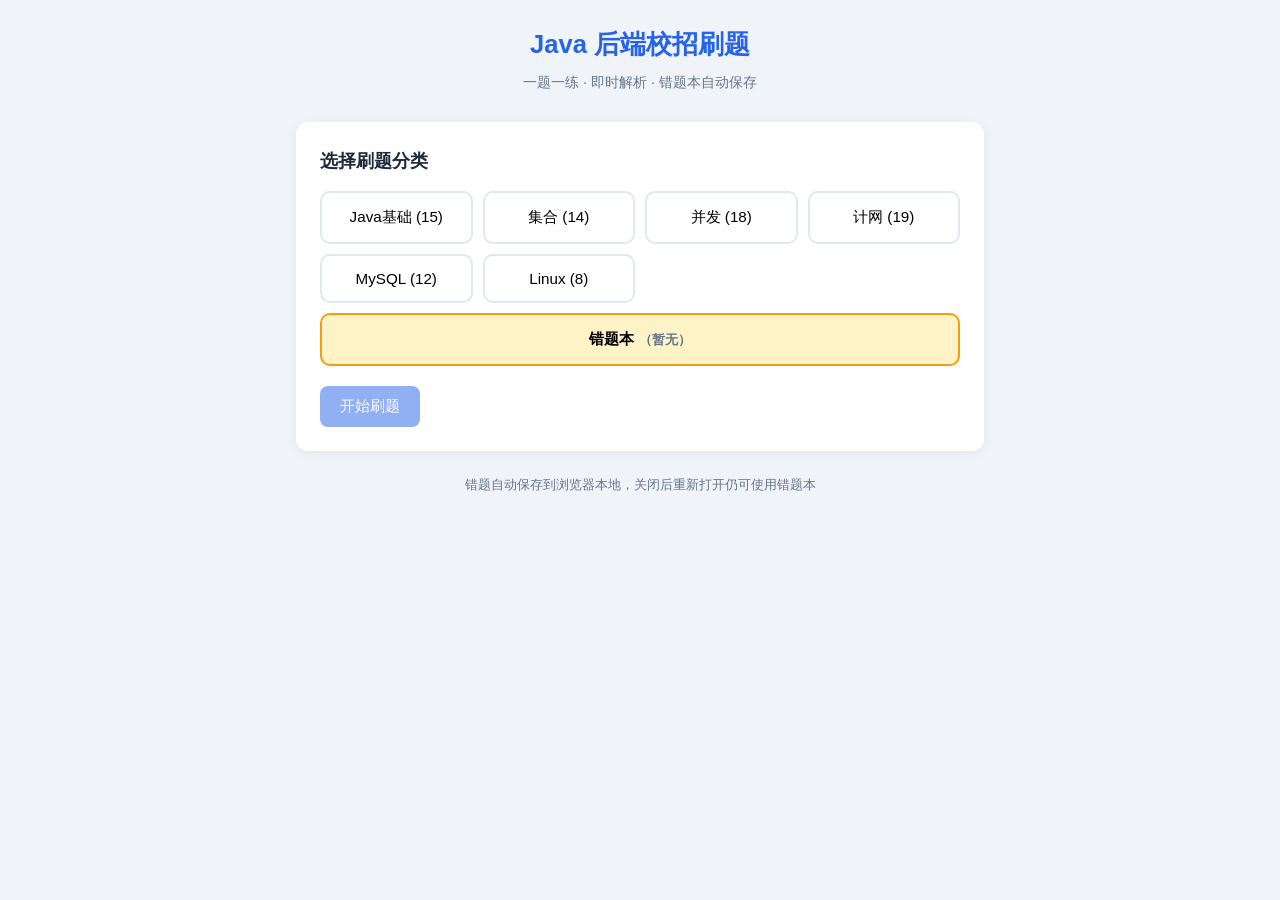
==== 后端题库/index.html @ c822c9c2 "Add local Java backend interview quiz app (后端题库) - 86 interview-style questions across 6 categories " ====
<!DOCTYPE html>
<html lang="zh-CN">
<head>
  <meta charset="UTF-8">
  <meta name="viewport" content="width=device-width, initial-scale=1.0">
  <title>Java 后端校招刷题</title>
  <style>
    :root {
      --bg: #f0f4f8;
      --card: #ffffff;
      --primary: #2563eb;
      --primary-dark: #1d4ed8;
      --success: #16a34a;
      --error: #dc2626;
      --text: #1e293b;
      --muted: #64748b;
      --border: #e2e8f0;
    }
    * { box-sizing: border-box; margin: 0; padding: 0; }
    body {
      font-family: "Microsoft YaHei", "PingFang SC", sans-serif;
      background: var(--bg);
      color: var(--text);
      min-height: 100vh;
      line-height: 1.6;
    }
    .container { max-width: 720px; margin: 0 auto; padding: 24px 16px 48px; }
    header { text-align: center; margin-bottom: 28px; }
    header h1 { font-size: 1.6rem; color: var(--primary); margin-bottom: 6px; }
    header p { color: var(--muted); font-size: 0.9rem; }
    .card {
      background: var(--card);
      border-radius: 12px;
      padding: 24px;
      box-shadow: 0 2px 12px rgba(0,0,0,0.06);
      margin-bottom: 16px;
    }
    .screen { display: none; }
    .screen.active { display: block; }
    h2 { font-size: 1.15rem; margin-bottom: 16px; }
    .categories {
      display: grid;
      grid-template-columns: repeat(auto-fill, minmax(140px, 1fr));
      gap: 10px;
    }
    .cat-btn, .action-btn {
      padding: 14px 12px;
      border: 2px solid var(--border);
      border-radius: 10px;
      background: #fff;
      cursor: pointer;
      font-size: 0.95rem;
      transition: all 0.15s;
      text-align: center;
    }
    .cat-btn:hover, .action-btn:hover { border-color: var(--primary); color: var(--primary); }
    .cat-btn.selected { background: var(--primary); color: #fff; border-color: var(--primary); }
    .wrong-book-btn {
      grid-column: 1 / -1;
      background: #fef3c7;
      border-color: #f59e0b;
      font-weight: 600;
    }
    .wrong-book-btn:hover { background: #fde68a; }
    .wrong-book-btn .count { font-size: 0.8rem; color: var(--muted); }
    .quiz-header {
      display: flex;
      justify-content: space-between;
      align-items: center;
      margin-bottom: 16px;
      flex-wrap: wrap;
      gap: 8px;
    }
    .badge {
      display: inline-block;
      padding: 4px 10px;
      border-radius: 20px;
      font-size: 0.8rem;
      background: #dbeafe;
      color: var(--primary);
    }
    .progress { color: var(--muted); font-size: 0.85rem; }
    .stem {
      font-size: 1.05rem;
      font-weight: 500;
      margin-bottom: 20px;
      white-space: pre-wrap;
    }
    .options { display: flex; flex-direction: column; gap: 10px; }
    .option {
      padding: 12px 16px;
      border: 2px solid var(--border);
      border-radius: 10px;
      cursor: pointer;
      transition: all 0.15s;
    }
    .option:hover:not(.disabled) { border-color: var(--primary); background: #eff6ff; }
    .option.selected { border-color: var(--primary); background: #dbeafe; }
    .option.correct { border-color: var(--success); background: #dcfce7; }
    .option.wrong { border-color: var(--error); background: #fee2e2; }
    .option.disabled { cursor: default; }
    .feedback {
      margin-top: 20px;
      padding: 16px;
      border-radius: 10px;
      display: none;
    }
    .feedback.show { display: block; }
    .feedback.correct-fb { background: #dcfce7; border-left: 4px solid var(--success); }
    .feedback.wrong-fb { background: #fee2e2; border-left: 4px solid var(--error); }
    .feedback h3 { margin-bottom: 8px; font-size: 1rem; }
    .feedback .explanation { color: #334155; font-size: 0.95rem; }
    .btn-row { display: flex; gap: 10px; margin-top: 20px; flex-wrap: wrap; }
    .btn {
      padding: 10px 20px;
      border: none;
      border-radius: 8px;
      cursor: pointer;
      font-size: 0.95rem;
      transition: background 0.15s;
    }
    .btn-primary { background: var(--primary); color: #fff; }
    .btn-primary:hover { background: var(--primary-dark); }
    .btn-secondary { background: #e2e8f0; color: var(--text); }
    .btn-secondary:hover { background: #cbd5e1; }
    .btn:disabled { opacity: 0.5; cursor: not-allowed; }
    .empty-msg { text-align: center; color: var(--muted); padding: 40px 20px; }
    .type-tag { font-size: 0.75rem; color: var(--muted); margin-left: 8px; }
    footer { text-align: center; color: var(--muted); font-size: 0.8rem; margin-top: 24px; }
  </style>
</head>
<body>
  <div class="container">
    <header>
      <h1>Java 后端校招刷题</h1>
      <p>一题一练 · 即时解析 · 错题本自动保存</p>
    </header>

    <!-- 首页：选分类 -->
    <div id="screen-home" class="screen active">
      <div class="card">
        <h2>选择刷题分类</h2>
        <div class="categories" id="category-list"></div>
        <div class="btn-row" style="margin-top:20px">
          <button class="btn btn-primary" id="start-btn" disabled>开始刷题</button>
        </div>
      </div>
    </div>

    <!-- 做题页 -->
    <div id="screen-quiz" class="screen">
      <div class="card">
        <div class="quiz-header">
          <span class="badge" id="quiz-category"></span>
          <span class="progress" id="quiz-progress"></span>
        </div>
        <div class="stem" id="quiz-stem"></div>
        <div class="options" id="quiz-options"></div>
        <div class="feedback" id="quiz-feedback">
          <h3 id="feedback-title"></h3>
          <div class="explanation" id="feedback-explanation"></div>
        </div>
        <div class="btn-row">
          <button class="btn btn-primary" id="submit-btn">提交答案</button>
          <button class="btn btn-primary" id="next-btn" style="display:none">下一题</button>
          <button class="btn btn-secondary" id="back-btn">返回首页</button>
        </div>
      </div>
    </div>

    <!-- 完成页 -->
    <div id="screen-done" class="screen">
      <div class="card">
        <div class="empty-msg">
          <h2 style="margin-bottom:12px">本轮刷题完成！</h2>
          <p id="done-summary"></p>
        </div>
        <div class="btn-row" style="justify-content:center">
          <button class="btn btn-primary" id="restart-btn">再来一轮</button>
          <button class="btn btn-secondary" id="home-btn">返回首页</button>
        </div>
      </div>
    </div>

    <footer>错题自动保存到浏览器本地，关闭后重新打开仍可使用错题本</footer>
  </div>

  <script id="embedded-questions" type="application/json">[{"id": "jb-001", "category": "Java基础", "type": "single", "stem": "关于 Java 中 == 和 equals()，下列说法正确的是？", "options": ["A. 对 String 类型，== 始终比较字符内容", "B. equals() 默认比较对象引用地址", "C. 重写 equals() 后必须重写 hashCode()", "D. 基本类型之间只能用 equals() 比较"], "answer": "C", "explanation": "Object.equals() 默认与 == 一样比较引用；重写 equals() 后应同步重写 hashCode()，否则在 HashMap 等集合中行为不一致。基本类型用 == 比较值。"}, {"id": "jb-002", "category": "Java基础", "type": "single", "stem": "下列哪个关键字不能用来修饰顶层类（非内部类）？", "options": ["A. public", "B. abstract", "C. static", "D. final"], "answer": "C", "explanation": "顶层类不能用 static 修饰；static 只能修饰内部类的定义。public/abstract/final 均可用于顶层类。"}, {"id": "jb-003", "category": "Java基础", "type": "single", "stem": "Java 中 int 与 Integer 自动装箱时，以下代码输出什么？\nint a = 128; Integer b = 128; System.out.println(a == b);", "options": ["A. true", "B. false", "C. 编译错误", "D. 运行时异常"], "answer": "A", "explanation": "int 与 Integer 比较时 Integer 自动拆箱为 int，比较的是数值，128 == 128 为 true。注意：两个 Integer 对象用 == 比较 128 时为 false（超出缓存池范围）。"}, {"id": "jb-004", "category": "Java基础", "type": "single", "stem": "关于 String、StringBuilder、StringBuffer，说法正确的是？", "options": ["A. String 可变，后两者不可变", "B. StringBuffer 线程安全，StringBuilder 非线程安全", "C. 三者均继承自 AbstractStringBuilder", "D. 拼接字符串时 String 性能最好"], "answer": "B", "explanation": "String 不可变；StringBuffer 方法带 synchronized 线程安全；StringBuilder 非线程安全但性能更好。String 不继承 AbstractStringBuilder。"}, {"id": "jb-005", "category": "Java基础", "type": "single", "stem": "接口（interface）在 Java 8 之后可以包含？", "options": ["A. 私有实例字段", "B. default 方法和 static 方法", "C. protected 构造方法", "D. 任意非 public 成员"], "answer": "B", "explanation": "Java 8 起接口可有 default 和 static 方法；Java 9 起可有 private 方法。接口字段默认 public static final，不能有实例字段或构造方法。"}, {"id": "jb-006", "category": "Java基础", "type": "single", "stem": "以下关于异常的说法，正确的是？", "options": ["A. Error 必须被 catch", "B. finally 块一定会执行，即使 try 中有 return", "C. 受检异常可以不处理直接编译通过", "D. throw 和 throws 可以互换使用"], "answer": "B", "explanation": "finally 在方法 return 前执行（除非 System.exit）。Error 一般不捕获。受检异常必须处理或声明 throws。throw 用于抛出，throws 用于声明。"}, {"id": "jb-007", "category": "Java基础", "type": "single", "stem": "抽象类与接口的主要区别，以下哪项最准确？", "options": ["A. 抽象类不能有构造方法", "B. 类可以实现多个抽象类", "C. 抽象类可以有成员变量和非抽象方法", "D. 接口中所有方法都是 abstract"], "answer": "C", "explanation": "抽象类可有构造方法、成员变量、具体方法；一个类只能继承一个类但可实现多个接口。Java 8+ 接口可有 default/static 方法，不全是 abstract。"}, {"id": "jb-008", "category": "Java基础", "type": "single", "stem": "以下代码输出什么？\nObject obj = \"hello\"; System.out.println(obj instanceof String);", "options": ["A. true", "B. false", "C. 编译错误", "D. null"], "answer": "A", "explanation": "obj 实际引用的是 String 对象，instanceof String 为 true。编译通过因为 String 是 Object 的子类。"}, {"id": "jb-009", "category": "Java基础", "type": "single", "stem": "关于 Java 泛型擦除，正确的是？", "options": ["A. 运行时仍保留 List<String> 的类型信息", "B. 不能创建泛型数组如 new T[10]", "C. 基本类型可以作为泛型参数如 List<int>", "D. 泛型擦除只影响方法返回值"], "answer": "B", "explanation": "泛型在编译后擦除为原始类型，运行时无类型参数信息。不能用基本类型作泛型参数。不能创建泛型数组。"}, {"id": "jb-010", "category": "Java基础", "type": "single", "stem": "static 关键字的作用，错误说法是？", "options": ["A. static 方法不能访问非 static 成员", "B. static 块在类加载时执行", "C. static 方法可以被重写（override）", "D. static 变量属于类而非实例"], "answer": "C", "explanation": "static 方法不能被 override，只能被隐藏（hide）。子类定义同名 static 方法是隐藏而非重写。"}, {"id": "jb-011", "category": "Java基础", "type": "single", "stem": "以下哪个集合类是线程安全的？", "options": ["A. ArrayList", "B. HashMap", "C. Vector", "D. LinkedList"], "answer": "C", "explanation": "Vector 方法带 synchronized 修饰，线程安全。ArrayList、HashMap、LinkedList 均非线程安全。"}, {"id": "jb-012", "category": "Java基础", "type": "multi", "stem": "以下哪些属于 Java 基本数据类型？（多选）", "options": ["A. int", "B. Integer", "C. boolean", "D. String"], "answer": ["A", "C"], "explanation": "Java 8 种基本类型：byte/short/int/long/float/double/char/boolean。Integer 和 String 是引用类型。"}, {"id": "jb-013", "category": "Java基础", "type": "single", "stem": "关于 Object 类，说法错误的是？", "options": ["A. 所有类都直接或间接继承 Object", "B. hashCode() 默认返回对象内存地址的哈希", "C. finalize() 在 Java 9 后被标记为 deprecated", "D. clone() 默认实现深拷贝"], "answer": "D", "explanation": "Object.clone() 默认是浅拷贝，只复制引用。hashCode 默认与地址相关（实现因 JVM 而异）。finalize 已废弃。"}, {"id": "jb-014", "category": "Java基础", "type": "single", "stem": "Java 中 break 和 continue 的区别？", "options": ["A. break 跳过本次循环，continue 结束循环", "B. break 结束整个循环，continue 跳过本次进入下一次", "C. 两者都只能用于 for 循环", "D. continue 可以带标签跳转到外层循环"], "answer": "B", "explanation": "break 终止循环；continue 跳过当前迭代。两者都可用于 for/while/do-while，且都支持标签形式。"}, {"id": "jb-015", "category": "Java基础", "type": "single", "stem": "以下关于 Java 反射（Reflection），说法正确的是？", "options": ["A. 反射只能在运行时获取 public 成员", "B. 反射可以突破 private 访问限制", "C. 反射对性能完全没有影响", "D. 反射不能创建对象实例"], "answer": "B", "explanation": "反射可通过 setAccessible(true) 访问 private 成员。反射有性能开销。可获取非 public 成员并创建实例。"}, {"id": "jh-001", "category": "集合", "type": "single", "stem": "ArrayList 和 LinkedList 的主要区别？", "options": ["A. ArrayList 基于数组，随机访问 O(1)；LinkedList 基于双向链表，头尾插入 O(1)", "B. LinkedList 比 ArrayList 占用内存更少", "C. ArrayList 是线程安全的", "D. LinkedList 不支持 Iterator"], "answer": "A", "explanation": "ArrayList 动态数组，随机访问快；LinkedList 双向链表，插入删除快但随机访问 O(n)。两者均非线程安全。"}, {"id": "jh-002", "category": "集合", "type": "single", "stem": "HashMap 在 JDK 1.8 中，当链表长度超过多少会转为红黑树？", "options": ["A. 4", "B. 8", "C. 16", "D. 32"], "answer": "B", "explanation": "JDK 1.8 HashMap 当链表长度 > 8 且数组长度 >= 64 时转为红黑树；当红黑树节点 < 6 时退化为链表。"}, {"id": "jh-003", "category": "集合", "type": "single", "stem": "HashMap 默认初始容量和负载因子分别是？", "options": ["A. 8, 0.5", "B. 16, 0.75", "C. 32, 0.75", "D. 16, 0.5"], "answer": "B", "explanation": "HashMap 默认 initialCapacity=16，loadFactor=0.75。超过 threshold（容量×负载因子）时扩容为 2 倍。"}, {"id": "jh-004", "category": "集合", "type": "single", "stem": "ConcurrentHashMap 在 JDK 1.8 中如何保证线程安全？", "options": ["A. 全局 synchronized", "B. 分段锁（Segment）", "C. CAS + synchronized 锁单个桶头节点", "D. 读写锁 ReentrantReadWriteLock"], "answer": "C", "explanation": "JDK 1.7 用 Segment 分段锁；JDK 1.8 改为 CAS 插入 + synchronized 锁住链表/红黑树头节点，粒度更细。"}, {"id": "jh-005", "category": "集合", "type": "single", "stem": "以下哪个 Map 实现保证插入顺序？", "options": ["A. HashMap", "B. TreeMap", "C. LinkedHashMap", "D. ConcurrentHashMap"], "answer": "C", "explanation": "LinkedHashMap 维护双向链表记录插入顺序（或访问顺序）。TreeMap 按 key 排序，HashMap 无序。"}, {"id": "jh-006", "category": "集合", "type": "single", "stem": "HashSet 的底层实现是？", "options": ["A. 数组", "B. 链表", "C. HashMap", "D. 红黑树"], "answer": "C", "explanation": "HashSet 底层是 HashMap，元素存为 key，value 是固定的 Object 占位符 PRESENT。"}, {"id": "jh-007", "category": "集合", "type": "single", "stem": "Iterator 的 fail-fast 机制是指？", "options": ["A. 遍历中修改集合会抛 ConcurrentModificationException", "B. 遍历速度尽可能快", "C. 多线程同时遍历会加锁", "D. 迭代器不能删除元素"], "answer": "A", "explanation": "ArrayList、HashMap 等 fail-fast 迭代器通过 modCount 检测结构性修改，会抛 ConcurrentModificationException。ConcurrentHashMap 是 fail-safe。"}, {"id": "jh-008", "category": "集合", "type": "single", "stem": "TreeMap 的排序依赖于？", "options": ["A. 插入顺序", "B. 哈希值", "C. Comparable 或 Comparator", "D. 元素加入的先后"], "answer": "C", "explanation": "TreeMap 基于红黑树，按 key 的自然顺序（Comparable）或构造时传入的 Comparator 排序。"}, {"id": "jh-009", "category": "集合", "type": "multi", "stem": "以下哪些集合类允许存储 null 元素？（多选）", "options": ["A. HashMap", "B. ConcurrentHashMap", "C. ArrayList", "D. TreeMap"], "answer": ["A", "C"], "explanation": "HashMap 允许一个 null key 和多个 null value；ArrayList 允许 null。ConcurrentHashMap 不允许 null；TreeMap 不允许 null key。"}, {"id": "jh-010", "category": "集合", "type": "single", "stem": "PriorityQueue 的底层数据结构是？", "options": ["A. 链表", "B. 数组实现的小顶堆", "C. 红黑树", "D. 哈希表"], "answer": "B", "explanation": "PriorityQueue 用数组实现的二叉堆（默认小顶堆），插入/删除 O(log n)，非线程安全。"}, {"id": "jh-011", "category": "集合", "type": "single", "stem": "Collections.synchronizedList() 包装后的 List 使用时需要注意？", "options": ["A. 完全不需要额外同步", "B. 迭代时仍需手动同步", "C. 性能与 ConcurrentHashMap 相同", "D. 不能再添加元素"], "answer": "B", "explanation": "synchronizedList 各方法单独同步，但迭代操作（含增强 for）仍需手动 synchronized(list) 包裹，否则可能 ConcurrentModificationException。"}, {"id": "jh-012", "category": "集合", "type": "single", "stem": "HashMap 的 key 为什么建议重写 equals 和 hashCode？", "options": ["A. 提高遍历速度", "B. 保证相同逻辑 key 定位到同一桶并正确比较", "C. 减少内存占用", "D. 满足 Serializable 要求"], "answer": "B", "explanation": "HashMap 先按 hashCode 定位桶，再用 equals 比较。不重写会导致逻辑相等的对象被当作不同 key。"}, {"id": "jh-013", "category": "集合", "type": "single", "stem": "CopyOnWriteArrayList 适用于什么场景？", "options": ["A. 写多读少", "B. 读多写少", "C. 读写均衡", "D. 大量随机删除"], "answer": "B", "explanation": "写时复制整个数组，写操作昂贵；读无锁，适合读多写少如监听器列表。"}, {"id": "jh-014", "category": "集合", "type": "single", "stem": "以下关于 Set 接口，说法正确的是？", "options": ["A. Set 可以包含重复元素", "B. Set 元素无序且唯一（具体实现可能有序）", "C. Set 一定按插入顺序排列", "D. Set 不能用 Iterator 遍历"], "answer": "B", "explanation": "Set 不允许重复元素。HashSet 无序，LinkedHashSet 保序，TreeSet 排序。均可迭代。"}, {"id": "bf-001", "category": "并发", "type": "single", "stem": "创建线程的方式，以下哪个是推荐做法（JDK 8+）？", "options": ["A. 直接 new Thread()", "B. 实现 Runnable 或 Callable 并提交给线程池", "C. 继承 Thread 类", "D. 使用 Object 的 wait/notify 创建"], "answer": "B", "explanation": "阿里规范等推荐用线程池管理线程，避免频繁创建销毁。实现 Runnable/Callable 解耦任务与线程。"}, {"id": "bf-002", "category": "并发", "type": "single", "stem": "synchronized 和 ReentrantLock 的主要区别？", "options": ["A. synchronized 可中断，Lock 不可", "B. Lock 支持公平锁、可中断、多条件队列", "C. synchronized 性能一定更差", "D. Lock 是 JVM 内置关键字"], "answer": "B", "explanation": "ReentrantLock 支持公平/非公平、lockInterruptibly、多个 Condition。synchronized 是 JVM 关键字，自动释放锁。"}, {"id": "bf-003", "category": "并发", "type": "single", "stem": "volatile 关键字能保证？", "options": ["A. 原子性", "B. 可见性和禁止指令重排序", "C. 互斥性", "D. 线程安全"], "answer": "B", "explanation": "volatile 保证可见性和有序性，不保证复合操作的原子性（如 i++）。需要原子性用 synchronized 或 Atomic 类。"}, {"id": "bf-004", "category": "并发", "type": "single", "stem": "ThreadLocal 的作用是？", "options": ["A. 让所有线程共享一个变量", "B. 为每个线程提供变量的独立副本", "C. 替代 synchronized", "D. 实现线程间通信"], "answer": "B", "explanation": "ThreadLocal 为每个线程维护独立副本，常用于数据库连接、用户上下文等。用完需 remove 避免内存泄漏（线程池场景）。"}, {"id": "bf-005", "category": "并发", "type": "single", "stem": "线程池 ThreadPoolExecutor 的核心参数不包括？", "options": ["A. corePoolSize", "B. maximumPoolSize", "C. keepAliveTime", "D. threadName"], "answer": "D", "explanation": "核心参数：corePoolSize、maximumPoolSize、keepAliveTime、workQueue、threadFactory、RejectedExecutionHandler。threadName 通过 ThreadFactory 设置。"}, {"id": "bf-006", "category": "并发", "type": "single", "stem": "线程池的拒绝策略 AbortPolicy 的行为是？", "options": ["A. 静默丢弃任务", "B. 由调用线程执行任务", "C. 抛出 RejectedExecutionException", "D. 丢弃队列最老任务"], "answer": "C", "explanation": "AbortPolicy 默认策略，抛异常。CallerRunsPolicy 调用者执行；DiscardPolicy 丢弃；DiscardOldestPolicy 丢弃最老。"}, {"id": "bf-007", "category": "并发", "type": "single", "stem": "AQS（AbstractQueuedSynchronizer）是什么？", "options": ["A. 一种垃圾回收器", "B. 构建锁和同步器的框架", "C. 线程池的实现类", "D. 网络 IO 模型"], "answer": "B", "explanation": "AQS 是 JUC 基础框架，ReentrantLock、Semaphore、CountDownLatch 等基于 AQS 实现，用 CLH 队列管理等待线程。"}, {"id": "bf-008", "category": "并发", "type": "single", "stem": "CountDownLatch 和 CyclicBarrier 的区别？", "options": ["A. 完全相同", "B. CountDownLatch 不可重用，CyclicBarrier 可循环使用", "C. CyclicBarrier 只能有一个线程等待", "D. CountDownLatch 用于互斥"], "answer": "B", "explanation": "CountDownLatch 计数递减到 0 后不可重置；CyclicBarrier 所有线程到达屏障后可重用，适合多轮同步。"}, {"id": "bf-009", "category": "并发", "type": "single", "stem": "以下哪个是原子类？", "options": ["A. AtomicInteger", "B. Integer", "C. volatile int", "D. synchronized int"], "answer": "A", "explanation": "java.util.concurrent.atomic 包提供 AtomicInteger、AtomicLong、AtomicReference 等，基于 CAS 实现原子操作。"}, {"id": "bf-010", "category": "并发", "type": "single", "stem": "死锁产生的必要条件不包括？", "options": ["A. 互斥", "B. 占有且等待", "C. 不可抢占", "D. 单线程执行"], "answer": "D", "explanation": "死锁四条件：互斥、占有且等待、不可抢占、循环等待。单线程不会产生死锁。"}, {"id": "bf-011", "category": "并发", "type": "multi", "stem": "以下哪些属于 JUC 包中的工具？（多选）", "options": ["A. Semaphore", "B. HashMap", "C. CompletableFuture", "D. ArrayList"], "answer": ["A", "C"], "explanation": "Semaphore 信号量、CompletableFuture 异步编排均在 java.util.concurrent。HashMap 和 ArrayList 在 java.util。"}, {"id": "bf-012", "category": "并发", "type": "single", "stem": "synchronized 锁升级过程（JDK 6+）大致顺序是？", "options": ["A. 重量级 → 轻量级 → 偏向锁", "B. 偏向锁 → 轻量级 → 重量级", "C. 只用重量级锁", "D. 只用 CAS"], "answer": "B", "explanation": "JDK 6 优化后锁升级：无竞争时偏向锁 → 有竞争升级轻量级（CAS）→ 竞争激烈升级重量级（操作系统 mutex）。"}, {"id": "bf-013", "category": "并发", "type": "single", "stem": "wait() 和 sleep() 的区别？", "options": ["A. wait 在 Object 上，sleep 在 Thread 上", "B. wait 不释放锁，sleep 释放锁", "C. 两者都需要在 synchronized 块中调用", "D. sleep 必须由 notify 唤醒"], "answer": "A", "explanation": "wait 是 Object 方法，需在 synchronized 中调用并释放锁；sleep 是 Thread 静态方法，不释放锁。"}, {"id": "bf-014", "category": "并发", "type": "single", "stem": "CompletableFuture 相比 Future 的主要优势？", "options": ["A. 只能同步获取结果", "B. 支持链式回调和组合多个异步任务", "C. 不能指定线程池", "D. 不能处理异常"], "answer": "B", "explanation": "CompletableFuture 支持 thenApply、thenCompose、allOf 等组合异步操作，可指定 Executor，提供 exceptionally 处理异常。"}, {"id": "bf-015", "category": "并发", "type": "single", "stem": "线程安全的单例写法中，双重检查锁（DCL）需要 volatile 修饰实例变量的原因是？", "options": ["A. 提高性能", "B. 防止指令重排导致其他线程拿到未初始化完成的对象", "C. 保证原子性", "D. 减少内存占用"], "answer": "B", "explanation": "new 对象非原子：分配内存→初始化→赋值引用。可能重排为先赋值再初始化，volatile 禁止重排。"}, {"id": "bf-016", "category": "并发", "type": "single", "stem": "ForkJoinPool 适用于？", "options": ["A. IO 密集型任务", "B. 可拆分的 CPU 密集型计算任务", "C. 单线程顺序任务", "D. 定时任务"], "answer": "B", "explanation": "ForkJoinPool 基于工作窃取算法，适合递归拆分的大计算任务（如大数组求和）。IO 密集更适合传统线程池。"}, {"id": "bf-017", "category": "并发", "type": "single", "stem": "Semaphore 的主要用途是？", "options": ["A. 互斥访问一个资源", "B. 控制同时访问某资源的线程数量", "C. 线程间传递数据", "D. 替代数据库事务"], "answer": "B", "explanation": "Semaphore 信号量控制并发许可数，如限流、连接池最大连接数。mutex 可用 permits=1 实现但 ReentrantLock 更常见。"}, {"id": "bf-018", "category": "并发", "type": "single", "stem": "happens-before 原则的作用是？", "options": ["A. 保证 JVM 启动顺序", "B. 定义内存可见性的保证规则", "C. 决定线程优先级", "D. 替代 synchronized"], "answer": "B", "explanation": "happens-before 是 JMM 核心规则，如锁释放 happens-before 后续加锁、volatile 写 happens-before 后续读，保证可见性。"}, {"id": "nw-001", "category": "计网", "type": "single", "stem": "OSI 七层模型中，HTTP 属于哪一层？", "options": ["A. 网络层", "B. 传输层", "C. 应用层", "D. 会话层"], "answer": "C", "explanation": "HTTP 是应用层协议。TCP/UDP 在传输层，IP 在网络层。"}, {"id": "nw-002", "category": "计网", "type": "single", "stem": "TCP 和 UDP 的主要区别？", "options": ["A. TCP 无连接，UDP 有连接", "B. TCP 可靠面向连接，UDP 不可靠无连接", "C. UDP 一定比 TCP 慢", "D. TCP 不能用于视频直播"], "answer": "B", "explanation": "TCP 三次握手、可靠传输、有序；UDP 无连接、不保证可靠，但开销小、延迟低，适合 DNS、直播等。"}, {"id": "nw-003", "category": "计网", "type": "single", "stem": "TCP 三次握手过程中，第二次握手服务器发送的标志位是？", "options": ["A. SYN", "B. ACK", "C. SYN+ACK", "D. FIN"], "answer": "C", "explanation": "第一次客户端 SYN；第二次服务器 SYN+ACK；第三次客户端 ACK。两次握手不能防止历史连接。"}, {"id": "nw-004", "category": "计网", "type": "single", "stem": "HTTP 状态码 404 表示？", "options": ["A. 服务器内部错误", "B. 请求成功", "C. 资源未找到", "D. 需要重定向"], "answer": "C", "explanation": "404 Not Found 资源不存在。200 成功，301/302 重定向，500 服务器错误。"}, {"id": "nw-005", "category": "计网", "type": "single", "stem": "HTTPS 相比 HTTP 主要增加了？", "options": ["A. 更快的传输速度", "B. SSL/TLS 加密", "C. 更少的握手次数", "D. UDP 传输"], "answer": "B", "explanation": "HTTPS = HTTP + TLS，加密传输防窃听篡改，需证书验证身份。握手更多，不是更快。"}, {"id": "nw-006", "category": "计网", "type": "single", "stem": "DNS 的主要作用是将？", "options": ["A. IP 转 MAC", "B. 域名解析为 IP 地址", "C. 端口号转进程号", "D. URL 转 HTML"], "answer": "B", "explanation": "DNS（Domain Name System）将域名解析为 IP，如 www.example.com → 93.184.216.34。"}, {"id": "nw-007", "category": "计网", "type": "single", "stem": "GET 和 POST 请求的主要区别（常见考点）？", "options": ["A. GET 一定有 body，POST 没有", "B. GET 参数通常在 URL，POST 可在 body；语义上 GET 幂等查询，POST 提交数据", "C. POST 比 GET 更快", "D. GET 比 POST 更安全"], "answer": "B", "explanation": "规范上 GET 幂等、可缓存，参数在 URL；POST 提交实体。实际 POST 也可带 URL 参数，GET 技术上可有 body 但不推荐。"}, {"id": "nw-008", "category": "计网", "type": "single", "stem": "Cookie 和 Session 的区别？", "options": ["A. Cookie 存服务器，Session 存浏览器", "B. Session 通常存服务器，Cookie 存客户端", "C. 两者完全相同", "D. Session 不能设置过期时间"], "answer": "B", "explanation": "Session 数据在服务器，通过 SessionId（常放 Cookie）关联客户端。Cookie 是客户端存储的小文本。"}, {"id": "nw-009", "category": "计网", "type": "single", "stem": "TCP 滑动窗口机制主要用于？", "options": ["A. 加密数据", "B. 流量控制", "C. 域名解析", "D. 路由选择"], "answer": "B", "explanation": "滑动窗口实现流量控制，限制发送方速率。拥塞控制用拥塞窗口等算法。"}, {"id": "nw-010", "category": "计网", "type": "single", "stem": "RESTful API 中，更新资源通常用哪个 HTTP 方法？", "options": ["A. GET", "B. POST", "C. PUT 或 PATCH", "D. DELETE"], "answer": "C", "explanation": "REST 惯例：GET 查询，POST 创建，PUT/PATCH 更新，DELETE 删除。PUT 全量更新，PATCH 部分更新。"}, {"id": "nw-011", "category": "计网", "type": "multi", "stem": "以下哪些属于应用层协议？（多选）", "options": ["A. HTTP", "B. TCP", "C. FTP", "D. IP"], "answer": ["A", "C"], "explanation": "HTTP、FTP、SMTP、DNS 都是应用层。TCP/UDP 传输层，IP 网络层。"}, {"id": "nw-012", "category": "计网", "type": "single", "stem": "WebSocket 与 HTTP 长轮询相比的主要优势？", "options": ["A. 只能单向通信", "B. 建立全双工持久连接，实时性更好", "C. 不需要握手", "D. 只能传文本"], "answer": "B", "explanation": "WebSocket 握手后保持连接，双向实时通信，适合聊天、推送。HTTP 长轮询仍是一次请求一次响应模式。"}, {"id": "nw-013", "category": "计网", "type": "single", "stem": "IP 地址 127.0.0.1 表示？", "options": ["A. 广播地址", "B. 本机回环地址", "C. 公网地址", "D. 默认网关"], "answer": "B", "explanation": "127.0.0.1 是本地回环（localhost），访问本机服务。0.0.0.0 表示所有网卡监听。"}, {"id": "nw-014", "category": "计网", "type": "single", "stem": "HTTP/1.1 默认的连接方式是？", "options": ["A. 短连接，每次请求新建 TCP", "B. 持久连接（Keep-Alive）", "C. 只用 UDP", "D. 无需 TCP"], "answer": "B", "explanation": "HTTP/1.1 默认持久连接，一个 TCP 可发多个请求。HTTP/1.0 默认短连接需 Connection: keep-alive 开启。"}, {"id": "nw-015", "category": "计网", "type": "single", "stem": "跨域（CORS）问题产生的原因是？", "options": ["A. 服务器宕机", "B. 浏览器同源策略限制不同源的前端请求", "C. DNS 解析失败", "D. TCP 连接超时"], "answer": "B", "explanation": "浏览器同源策略：协议、域名、端口任一不同即为跨域。需服务端 CORS 头或代理解决。"}, {"id": "nw-016", "category": "计网", "type": "single", "stem": "负载均衡中，轮询（Round Robin）策略是指？", "options": ["A. 随机选一台服务器", "B. 依次将请求分配给每台服务器", "C. 选连接数最少的", "D. 选响应最快的"], "answer": "B", "explanation": "轮询按顺序分配。其他策略：加权轮询、最少连接、IP 哈希、一致性哈希等。"}, {"id": "nw-017", "category": "计网", "type": "single", "stem": "JWT（JSON Web Token）常用于？", "options": ["A. 数据库索引", "B. 无状态身份认证", "C. TCP 拥塞控制", "D. 文件压缩"], "answer": "B", "explanation": "JWT 将用户信息签名编码在 token 中，服务端无状态验证，常用于前后端分离认证。注意防 XSS 窃取和过期刷新。"}, {"id": "nw-018", "category": "计网", "type": "single", "stem": "ping 命令使用哪种协议？", "options": ["A. TCP", "B. UDP", "C. ICMP", "D. HTTP"], "answer": "C", "explanation": "ping 使用 ICMP Echo Request/Reply 检测网络连通性和延迟。"}, {"id": "nw-019", "category": "计网", "type": "single", "stem": "反向代理（如 Nginx）的主要作用不包括？", "options": ["A. 负载均衡", "B. 隐藏后端真实服务器", "C. 直接替代 MySQL 存储", "D. SSL 终结"], "answer": "C", "explanation": "Nginx 反向代理做负载均衡、隐藏后端、HTTPS 卸载、静态资源等，不替代数据库存储。"}, {"id": "db-001", "category": "MySQL", "type": "single", "stem": "InnoDB 和 MyISAM 的主要区别？", "options": ["A. MyISAM 支持事务", "B. InnoDB 支持事务和外键，行级锁", "C. InnoDB 不支持索引", "D. 两者完全相同"], "answer": "B", "explanation": "InnoDB 支持事务（ACID）、外键、行级锁、崩溃恢复，MySQL 5.5+ 默认引擎。MyISAM 表级锁、不支持事务。"}, {"id": "db-002", "category": "MySQL", "type": "single", "stem": "MySQL 索引中，B+ 树相比 B 树的优势是？", "options": ["A. 非叶子节点也存数据", "B. 叶子节点形成有序链表，范围查询更高效", "C. 树更高", "D. 不支持等值查询"], "answer": "B", "explanation": "B+ 树数据只在叶子节点，叶子间链表连接，范围扫描友好。InnoDB 聚簇索引叶子存整行数据。"}, {"id": "db-003", "category": "MySQL", "type": "single", "stem": "以下哪种情况可能导致索引失效？", "options": ["A. 对索引列使用函数如 WHERE YEAR(create_time)=2024", "B. 使用主键查询", "C. 覆盖索引查询", "D. 最左前缀匹配"], "answer": "A", "explanation": "对索引列运算/函数、隐式类型转换、like '%abc' 前缀模糊、违反最左前缀等可能导致索引失效，需 EXPLAIN 分析。"}, {"id": "db-004", "category": "MySQL", "type": "single", "stem": "事务的 ACID 中，I（Isolation）指？", "options": ["A. 原子性", "B. 一致性", "C. 隔离性", "D. 持久性"], "answer": "C", "explanation": "A 原子性、C 一致性、I 隔离性、D 持久性。隔离性通过锁和 MVCC 控制并发事务相互影响。"}, {"id": "db-005", "category": "MySQL", "type": "single", "stem": "MySQL 默认隔离级别是？", "options": ["A. READ UNCOMMITTED", "B. READ COMMITTED", "C. REPEATABLE READ", "D. SERIALIZABLE"], "answer": "C", "explanation": "MySQL InnoDB 默认 REPEATABLE READ（可重复读），通过 MVCC + 间隙锁减少幻读。"}, {"id": "db-006", "category": "MySQL", "type": "single", "stem": "聚簇索引和非聚簇索引的区别？", "options": ["A. 聚簇索引叶子存整行数据，一张表只有一个", "B. 聚簇索引可以有多个", "C. 非聚簇索引不占用空间", "D. 没有区别"], "answer": "A", "explanation": "InnoDB 主键是聚簇索引，叶子节点存完整行。二级索引叶子存主键值，需回表查询。"}, {"id": "db-007", "category": "MySQL", "type": "single", "stem": "慢查询优化的第一步通常是？", "options": ["A. 直接加内存", "B. EXPLAIN 分析执行计划", "C. 删除所有索引", "D. 换数据库"], "answer": "B", "explanation": "用 EXPLAIN 看 type、key、rows、Extra 等，定位全表扫描、索引失效原因，再针对性加索引或改 SQL。"}, {"id": "db-008", "category": "MySQL", "type": "multi", "stem": "以下哪些属于 SQL 聚合函数？（多选）", "options": ["A. COUNT()", "B. SUM()", "C. WHERE", "D. AVG()"], "answer": ["A", "B", "D"], "explanation": "COUNT、SUM、AVG、MAX、MIN 是聚合函数。WHERE 是条件过滤，常与 GROUP BY 配合 HAVING 过滤分组。"}, {"id": "db-009", "category": "MySQL", "type": "single", "stem": "redo log 和 binlog 的区别？", "options": ["A. redo log 用于崩溃恢复，binlog 用于主从复制和归档", "B. 两者完全相同", "C. binlog 是 InnoDB 物理日志", "D. redo log 只在 MyISAM 中使用"], "answer": "A", "explanation": "redo log InnoDB 引擎层物理日志，保证持久性；binlog Server 层逻辑日志，用于复制和点对点恢复。两阶段提交保证一致。"}, {"id": "db-010", "category": "MySQL", "type": "single", "stem": "LEFT JOIN 和 INNER JOIN 的区别？", "options": ["A. LEFT JOIN 返回左表全部记录，右表无匹配则为 NULL", "B. INNER JOIN 返回左表全部", "C. 没有区别", "D. LEFT JOIN 更快"], "answer": "A", "explanation": "INNER JOIN 只返回两表匹配行；LEFT JOIN 保留左表所有行。RIGHT JOIN 保留右表。"}, {"id": "db-011", "category": "MySQL", "type": "single", "stem": "数据库范式中，第三范式（3NF）要求？", "options": ["A. 属性不可再分", "B. 消除非主属性对主键的部分依赖", "C. 消除非主属性对主键的传递依赖", "D. 不需要主键"], "answer": "C", "explanation": "1NF 原子性；2NF 消除部分依赖；3NF 消除传递依赖。实际设计常适度反范式化换性能。"}, {"id": "db-012", "category": "MySQL", "type": "single", "stem": "分页查询 LIMIT 100000, 10 变慢的主要原因是？", "options": ["A. 网络带宽不够", "B. 需要扫描并丢弃前 100000 行", "C. 索引太多", "D. 事务隔离级别太高"], "answer": "B", "explanation": "大 offset 需扫描大量行再丢弃。优化：延迟关联、记录上次最大 id、搜索引擎等。"}, {"id": "lx-001", "category": "Linux", "type": "single", "stem": "查看当前目录下文件列表（含隐藏文件）的命令是？", "options": ["A. ls", "B. ls -a", "C. ls -l", "D. pwd"], "answer": "B", "explanation": "ls -a 显示所有含隐藏文件（. 开头）；ls -l 长格式；pwd 显示当前路径。"}, {"id": "lx-002", "category": "Linux", "type": "single", "stem": "查找包含某字符串的文件内容，常用命令是？", "options": ["A. find", "B. grep", "C. chmod", "D. kill"], "answer": "B", "explanation": "grep 搜索文本内容。find 按文件名/属性查找。如 grep -r \"error\" /var/log。"}, {"id": "lx-003", "category": "Linux", "type": "single", "stem": "修改文件权限为 rwxr-xr-x（755），命令是？", "options": ["A. chmod 755 file", "B. chown 755 file", "C. chmod 644 file", "D. chgrp 755 file"], "answer": "A", "explanation": "chmod 改权限，755 = rwxr-xr-x。chown 改所有者，chgrp 改组。"}, {"id": "lx-004", "category": "Linux", "type": "single", "stem": "查看某端口是否被占用，可用？", "options": ["A. netstat -tlnp 或 ss -tlnp", "B. ls -a", "C. mkdir", "D. top"], "answer": "A", "explanation": "netstat/ss 查看端口监听和进程。如 ss -tlnp | grep 8080。top 看 CPU/内存。"}, {"id": "lx-005", "category": "Linux", "type": "single", "stem": "后台运行 Java 程序并输出日志到文件，常见写法是？", "options": ["A. java -jar app.jar", "B. nohup java -jar app.jar > app.log 2>&1 &", "C. kill java", "D. chmod java"], "answer": "B", "explanation": "nohup 忽略挂断信号，& 后台运行，> 重定向标准输出，2>&1 将错误也重定向到同一文件。"}, {"id": "lx-006", "category": "Linux", "type": "single", "stem": "vim 中保存并退出是？", "options": ["A. :q", "B. :wq", "C. :q!", "D. Esc"], "answer": "B", "explanation": ":wq 保存退出；:q 未修改时退出；:q! 强制不保存退出。先按 Esc 到命令模式。"}, {"id": "lx-007", "category": "Linux", "type": "multi", "stem": "以下哪些是进程管理相关命令？（多选）", "options": ["A. ps", "B. kill", "C. cat", "D. top"], "answer": ["A", "B", "D"], "explanation": "ps 查看进程，kill 发送信号终止，top 动态监控。cat 查看文件内容。"}, {"id": "lx-008", "category": "Linux", "type": "single", "stem": "软链接（symbolic link）与硬链接的区别？", "options": ["A. 软链接可以跨文件系统，硬链接一般不能跨分区", "B. 硬链接是快捷方式，软链接不是", "C. 删除原文件后软链接仍有效", "D. 没有区别"], "answer": "A", "explanation": "软链接类似快捷方式，存路径，可跨文件系统，原文件删则失效。硬链接同一 inode，不能跨分区，原文件删链接仍有效。"}]</script>
  <script>
(function () {
  "use strict";

  const STORAGE_KEY = "java-quiz-wrong-ids";
  const CATEGORIES = ["Java基础", "集合", "并发", "计网", "MySQL", "Linux"];

  const ALL_QUESTIONS = JSON.parse(
    document.getElementById("embedded-questions").textContent
  );

  let mode = "category";
  let selectedCategory = null;
  let queue = [];
  let currentIndex = 0;
  let selectedAnswers = [];
  let answered = false;
  let sessionCorrect = 0;
  let sessionWrong = 0;

  function getWrongIds() {
    try {
      const raw = localStorage.getItem(STORAGE_KEY);
      return raw ? JSON.parse(raw) : [];
    } catch (e) {
      return [];
    }
  }

  function saveWrongId(id) {
    const ids = getWrongIds();
    if (!ids.includes(id)) {
      ids.push(id);
      localStorage.setItem(STORAGE_KEY, JSON.stringify(ids));
    }
    updateWrongCount();
  }

  function removeWrongId(id) {
    const ids = getWrongIds().filter(function (x) { return x !== id; });
    localStorage.setItem(STORAGE_KEY, JSON.stringify(ids));
    updateWrongCount();
  }

  function updateWrongCount() {
    const count = getWrongIds().length;
    const el = document.getElementById("wrong-count");
    if (el) el.textContent = count > 0 ? "（" + count + " 题）" : "（暂无）";
  }

  function shuffle(arr) {
    const a = arr.slice();
    for (let i = a.length - 1; i > 0; i--) {
      const j = Math.floor(Math.random() * (i + 1));
      const t = a[i]; a[i] = a[j]; a[j] = t;
    }
    return a;
  }

  function showScreen(id) {
    document.querySelectorAll(".screen").forEach(function (s) {
      s.classList.remove("active");
    });
    document.getElementById(id).classList.add("active");
  }

  function buildHome() {
    const list = document.getElementById("category-list");
    list.innerHTML = "";

    CATEGORIES.forEach(function (cat) {
      const count = ALL_QUESTIONS.filter(function (q) { return q.category === cat; }).length;
      const btn = document.createElement("button");
      btn.className = "cat-btn";
      btn.textContent = cat + " (" + count + ")";
      btn.dataset.category = cat;
      btn.addEventListener("click", function () {
        document.querySelectorAll(".cat-btn").forEach(function (b) {
          b.classList.remove("selected");
        });
        btn.classList.add("selected");
        selectedCategory = cat;
        mode = "category";
        document.getElementById("start-btn").disabled = false;
      });
      list.appendChild(btn);
    });

    const wrongBtn = document.createElement("button");
    wrongBtn.className = "cat-btn wrong-book-btn";
    wrongBtn.innerHTML = "错题本 <span class=\"count\" id=\"wrong-count\"></span>";
    wrongBtn.addEventListener("click", function () {
      document.querySelectorAll(".cat-btn").forEach(function (b) {
        b.classList.remove("selected");
      });
      wrongBtn.classList.add("selected");
      selectedCategory = null;
      mode = "wrong";
      document.getElementById("start-btn").disabled = getWrongIds().length === 0;
    });
    list.appendChild(wrongBtn);
    updateWrongCount();
  }

  function startQuiz() {
    if (mode === "wrong") {
      const ids = getWrongIds();
      queue = shuffle(ALL_QUESTIONS.filter(function (q) { return ids.includes(q.id); }));
      if (queue.length === 0) {
        alert("错题本为空，先做几道题吧！");
        return;
      }
    } else {
      queue = shuffle(ALL_QUESTIONS.filter(function (q) { return q.category === selectedCategory; }));
    }
    currentIndex = 0;
    sessionCorrect = 0;
    sessionWrong = 0;
    showScreen("screen-quiz");
    renderQuestion();
  }

  function renderQuestion() {
    answered = false;
    selectedAnswers = [];
    const q = queue[currentIndex];
    const isMulti = q.type === "multi";

    document.getElementById("quiz-category").textContent =
      mode === "wrong" ? "错题本 · " + q.category : q.category;
    document.getElementById("quiz-progress").textContent =
      (currentIndex + 1) + " / " + queue.length;
    document.getElementById("quiz-stem").innerHTML =
      escapeHtml(q.stem) + (isMulti ? '<span class="type-tag">（多选）</span>' : "");

    const optsEl = document.getElementById("quiz-options");
    optsEl.innerHTML = "";
    q.options.forEach(function (opt) {
      const letter = opt.charAt(0);
      const div = document.createElement("div");
      div.className = "option";
      div.textContent = opt;
      div.dataset.letter = letter;
      div.addEventListener("click", function () {
        if (answered) return;
        if (isMulti) {
          toggleMulti(letter, div);
        } else {
          document.querySelectorAll(".option").forEach(function (o) {
            o.classList.remove("selected");
          });
          div.classList.add("selected");
          selectedAnswers = [letter];
        }
      });
      optsEl.appendChild(div);
    });

    const fb = document.getElementById("quiz-feedback");
    fb.className = "feedback";
    document.getElementById("submit-btn").style.display = "";
    document.getElementById("submit-btn").disabled = false;
    document.getElementById("next-btn").style.display = "none";
  }

  function toggleMulti(letter, div) {
    const idx = selectedAnswers.indexOf(letter);
    if (idx >= 0) {
      selectedAnswers.splice(idx, 1);
      div.classList.remove("selected");
    } else {
      selectedAnswers.push(letter);
      div.classList.add("selected");
    }
  }

  function normalizeAnswer(ans) {
    if (Array.isArray(ans)) return ans.slice().sort().join(",");
    return ans;
  }

  function submitAnswer() {
    if (answered) return;
    if (selectedAnswers.length === 0) {
      alert("请先选择答案");
      return;
    }

    answered = true;
    const q = queue[currentIndex];
    const userAns = normalizeAnswer(
      q.type === "multi" ? selectedAnswers.slice().sort() : selectedAnswers[0]
    );
    const correctAns = normalizeAnswer(q.answer);
    const isCorrect = userAns === correctAns;

    if (isCorrect) {
      sessionCorrect++;
      if (mode === "wrong") removeWrongId(q.id);
    } else {
      sessionWrong++;
      saveWrongId(q.id);
    }

    const correctLetters = Array.isArray(q.answer) ? q.answer : [q.answer];
    document.querySelectorAll(".option").forEach(function (o) {
      o.classList.add("disabled");
      const letter = o.dataset.letter;
      if (correctLetters.indexOf(letter) >= 0) o.classList.add("correct");
      else if (selectedAnswers.indexOf(letter) >= 0) o.classList.add("wrong");
    });

    const fb = document.getElementById("quiz-feedback");
    fb.className = "feedback show " + (isCorrect ? "correct-fb" : "wrong-fb");
    document.getElementById("feedback-title").textContent = isCorrect ? "回答正确！" : "回答错误";
    document.getElementById("feedback-explanation").textContent = "解析：" + q.explanation;

    document.getElementById("submit-btn").style.display = "none";
    document.getElementById("next-btn").style.display = "";
  }

  function nextQuestion() {
    currentIndex++;
    if (currentIndex >= queue.length) {
      document.getElementById("done-summary").textContent =
        "共 " + queue.length + " 题，正确 " + sessionCorrect + " 题，错误 " + sessionWrong + " 题。";
      showScreen("screen-done");
    } else {
      renderQuestion();
    }
  }

  function escapeHtml(str) {
    return str
      .replace(/&/g, "&amp;")
      .replace(/</g, "&lt;")
      .replace(/>/g, "&gt;")
      .replace(/"/g, "&quot;");
  }

  document.getElementById("start-btn").addEventListener("click", startQuiz);
  document.getElementById("submit-btn").addEventListener("click", submitAnswer);
  document.getElementById("next-btn").addEventListener("click", nextQuestion);
  document.getElementById("back-btn").addEventListener("click", function () {
    showScreen("screen-home");
    buildHome();
  });
  document.getElementById("restart-btn").addEventListener("click", startQuiz);
  document.getElementById("home-btn").addEventListener("click", function () {
    showScreen("screen-home");
    buildHome();
  });

  buildHome();
})();
  </script>
</body>
</html>
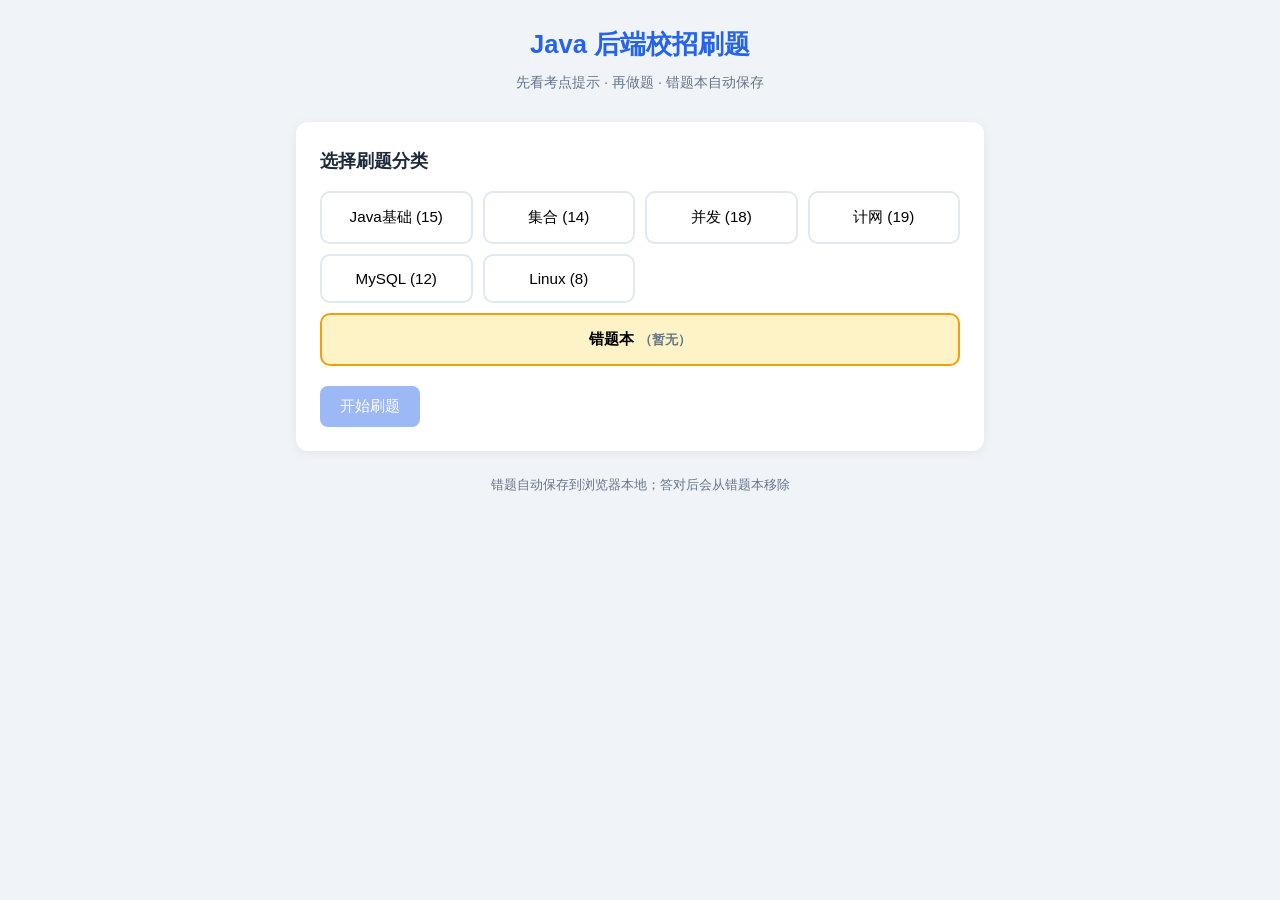
==== commit 2e78a505: "Add beginner concept hints and prev/next navigation - Each of 86 questions gets a concept field (考点提" ====
--- a/后端题库/index.html
+++ b/后端题库/index.html
@@ -15,6 +15,8 @@
       --text: #1e293b;
       --muted: #64748b;
       --border: #e2e8f0;
+      --concept-bg: #fffbeb;
+      --concept-border: #f59e0b;
     }
     * { box-sizing: border-box; margin: 0; padding: 0; }
     body {
@@ -43,7 +45,7 @@
       grid-template-columns: repeat(auto-fill, minmax(140px, 1fr));
       gap: 10px;
     }
-    .cat-btn, .action-btn {
+    .cat-btn {
       padding: 14px 12px;
       border: 2px solid var(--border);
       border-radius: 10px;
@@ -53,7 +55,7 @@
       transition: all 0.15s;
       text-align: center;
     }
-    .cat-btn:hover, .action-btn:hover { border-color: var(--primary); color: var(--primary); }
+    .cat-btn:hover { border-color: var(--primary); color: var(--primary); }
     .cat-btn.selected { background: var(--primary); color: #fff; border-color: var(--primary); }
     .wrong-book-btn {
       grid-column: 1 / -1;
@@ -67,7 +69,7 @@
       display: flex;
       justify-content: space-between;
       align-items: center;
-      margin-bottom: 16px;
+      margin-bottom: 12px;
       flex-wrap: wrap;
       gap: 8px;
     }
@@ -79,7 +81,22 @@
       background: #dbeafe;
       color: var(--primary);
     }
-    .progress { color: var(--muted); font-size: 0.85rem; }
+    .progress { color: var(--muted); font-size: 0.9rem; font-weight: 500; }
+    .concept-box {
+      background: var(--concept-bg);
+      border-left: 4px solid var(--concept-border);
+      border-radius: 8px;
+      padding: 14px 16px;
+      margin-bottom: 18px;
+      font-size: 0.92rem;
+      color: #78350f;
+    }
+    .concept-box h3 {
+      font-size: 0.85rem;
+      color: #b45309;
+      margin-bottom: 6px;
+      font-weight: 600;
+    }
     .stem {
       font-size: 1.05rem;
       font-weight: 500;
@@ -110,7 +127,14 @@
     .feedback.wrong-fb { background: #fee2e2; border-left: 4px solid var(--error); }
     .feedback h3 { margin-bottom: 8px; font-size: 1rem; }
     .feedback .explanation { color: #334155; font-size: 0.95rem; }
-    .btn-row { display: flex; gap: 10px; margin-top: 20px; flex-wrap: wrap; }
+    .removed-note {
+      margin-top: 10px;
+      font-size: 0.88rem;
+      color: var(--success);
+      font-weight: 500;
+    }
+    .btn-row { display: flex; gap: 10px; margin-top: 20px; flex-wrap: wrap; align-items: center; }
+    .nav-row { display: flex; gap: 10px; margin-top: 16px; flex-wrap: wrap; }
     .btn {
       padding: 10px 20px;
       border: none;
@@ -120,10 +144,10 @@
       transition: background 0.15s;
     }
     .btn-primary { background: var(--primary); color: #fff; }
-    .btn-primary:hover { background: var(--primary-dark); }
+    .btn-primary:hover:not(:disabled) { background: var(--primary-dark); }
     .btn-secondary { background: #e2e8f0; color: var(--text); }
-    .btn-secondary:hover { background: #cbd5e1; }
-    .btn:disabled { opacity: 0.5; cursor: not-allowed; }
+    .btn-secondary:hover:not(:disabled) { background: #cbd5e1; }
+    .btn:disabled { opacity: 0.45; cursor: not-allowed; }
     .empty-msg { text-align: center; color: var(--muted); padding: 40px 20px; }
     .type-tag { font-size: 0.75rem; color: var(--muted); margin-left: 8px; }
     footer { text-align: center; color: var(--muted); font-size: 0.8rem; margin-top: 24px; }
@@ -133,10 +157,9 @@
   <div class="container">
     <header>
       <h1>Java 后端校招刷题</h1>
-      <p>一题一练 · 即时解析 · 错题本自动保存</p>
+      <p>先看考点提示 · 再做题 · 错题本自动保存</p>
     </header>
 
-    <!-- 首页：选分类 -->
     <div id="screen-home" class="screen active">
       <div class="card">
         <h2>选择刷题分类</h2>
@@ -147,28 +170,34 @@
       </div>
     </div>
 
-    <!-- 做题页 -->
     <div id="screen-quiz" class="screen">
       <div class="card">
         <div class="quiz-header">
           <span class="badge" id="quiz-category"></span>
           <span class="progress" id="quiz-progress"></span>
         </div>
+        <div class="concept-box" id="quiz-concept">
+          <h3>📖 考点提示（先看再答）</h3>
+          <div id="concept-text"></div>
+        </div>
         <div class="stem" id="quiz-stem"></div>
         <div class="options" id="quiz-options"></div>
         <div class="feedback" id="quiz-feedback">
           <h3 id="feedback-title"></h3>
           <div class="explanation" id="feedback-explanation"></div>
+          <div class="removed-note" id="removed-note" style="display:none">✓ 已从错题本移除</div>
         </div>
         <div class="btn-row">
           <button class="btn btn-primary" id="submit-btn">提交答案</button>
-          <button class="btn btn-primary" id="next-btn" style="display:none">下一题</button>
           <button class="btn btn-secondary" id="back-btn">返回首页</button>
+        </div>
+        <div class="nav-row">
+          <button class="btn btn-secondary" id="prev-btn">← 上一题</button>
+          <button class="btn btn-secondary" id="next-nav-btn">下一题 →</button>
         </div>
       </div>
     </div>
 
-    <!-- 完成页 -->
     <div id="screen-done" class="screen">
       <div class="card">
         <div class="empty-msg">
@@ -182,10 +211,10 @@
       </div>
     </div>
 
-    <footer>错题自动保存到浏览器本地，关闭后重新打开仍可使用错题本</footer>
+    <footer>错题自动保存到浏览器本地；答对后会从错题本移除</footer>
   </div>
 
-  <script id="embedded-questions" type="application/json">[{"id": "jb-001", "category": "Java基础", "type": "single", "stem": "关于 Java 中 == 和 equals()，下列说法正确的是？", "options": ["A. 对 String 类型，== 始终比较字符内容", "B. equals() 默认比较对象引用地址", "C. 重写 equals() 后必须重写 hashCode()", "D. 基本类型之间只能用 equals() 比较"], "answer": "C", "explanation": "Object.equals() 默认与 == 一样比较引用；重写 equals() 后应同步重写 hashCode()，否则在 HashMap 等集合中行为不一致。基本类型用 == 比较值。"}, {"id": "jb-002", "category": "Java基础", "type": "single", "stem": "下列哪个关键字不能用来修饰顶层类（非内部类）？", "options": ["A. public", "B. abstract", "C. static", "D. final"], "answer": "C", "explanation": "顶层类不能用 static 修饰；static 只能修饰内部类的定义。public/abstract/final 均可用于顶层类。"}, {"id": "jb-003", "category": "Java基础", "type": "single", "stem": "Java 中 int 与 Integer 自动装箱时，以下代码输出什么？\nint a = 128; Integer b = 128; System.out.println(a == b);", "options": ["A. true", "B. false", "C. 编译错误", "D. 运行时异常"], "answer": "A", "explanation": "int 与 Integer 比较时 Integer 自动拆箱为 int，比较的是数值，128 == 128 为 true。注意：两个 Integer 对象用 == 比较 128 时为 false（超出缓存池范围）。"}, {"id": "jb-004", "category": "Java基础", "type": "single", "stem": "关于 String、StringBuilder、StringBuffer，说法正确的是？", "options": ["A. String 可变，后两者不可变", "B. StringBuffer 线程安全，StringBuilder 非线程安全", "C. 三者均继承自 AbstractStringBuilder", "D. 拼接字符串时 String 性能最好"], "answer": "B", "explanation": "String 不可变；StringBuffer 方法带 synchronized 线程安全；StringBuilder 非线程安全但性能更好。String 不继承 AbstractStringBuilder。"}, {"id": "jb-005", "category": "Java基础", "type": "single", "stem": "接口（interface）在 Java 8 之后可以包含？", "options": ["A. 私有实例字段", "B. default 方法和 static 方法", "C. protected 构造方法", "D. 任意非 public 成员"], "answer": "B", "explanation": "Java 8 起接口可有 default 和 static 方法；Java 9 起可有 private 方法。接口字段默认 public static final，不能有实例字段或构造方法。"}, {"id": "jb-006", "category": "Java基础", "type": "single", "stem": "以下关于异常的说法，正确的是？", "options": ["A. Error 必须被 catch", "B. finally 块一定会执行，即使 try 中有 return", "C. 受检异常可以不处理直接编译通过", "D. throw 和 throws 可以互换使用"], "answer": "B", "explanation": "finally 在方法 return 前执行（除非 System.exit）。Error 一般不捕获。受检异常必须处理或声明 throws。throw 用于抛出，throws 用于声明。"}, {"id": "jb-007", "category": "Java基础", "type": "single", "stem": "抽象类与接口的主要区别，以下哪项最准确？", "options": ["A. 抽象类不能有构造方法", "B. 类可以实现多个抽象类", "C. 抽象类可以有成员变量和非抽象方法", "D. 接口中所有方法都是 abstract"], "answer": "C", "explanation": "抽象类可有构造方法、成员变量、具体方法；一个类只能继承一个类但可实现多个接口。Java 8+ 接口可有 default/static 方法，不全是 abstract。"}, {"id": "jb-008", "category": "Java基础", "type": "single", "stem": "以下代码输出什么？\nObject obj = \"hello\"; System.out.println(obj instanceof String);", "options": ["A. true", "B. false", "C. 编译错误", "D. null"], "answer": "A", "explanation": "obj 实际引用的是 String 对象，instanceof String 为 true。编译通过因为 String 是 Object 的子类。"}, {"id": "jb-009", "category": "Java基础", "type": "single", "stem": "关于 Java 泛型擦除，正确的是？", "options": ["A. 运行时仍保留 List<String> 的类型信息", "B. 不能创建泛型数组如 new T[10]", "C. 基本类型可以作为泛型参数如 List<int>", "D. 泛型擦除只影响方法返回值"], "answer": "B", "explanation": "泛型在编译后擦除为原始类型，运行时无类型参数信息。不能用基本类型作泛型参数。不能创建泛型数组。"}, {"id": "jb-010", "category": "Java基础", "type": "single", "stem": "static 关键字的作用，错误说法是？", "options": ["A. static 方法不能访问非 static 成员", "B. static 块在类加载时执行", "C. static 方法可以被重写（override）", "D. static 变量属于类而非实例"], "answer": "C", "explanation": "static 方法不能被 override，只能被隐藏（hide）。子类定义同名 static 方法是隐藏而非重写。"}, {"id": "jb-011", "category": "Java基础", "type": "single", "stem": "以下哪个集合类是线程安全的？", "options": ["A. ArrayList", "B. HashMap", "C. Vector", "D. LinkedList"], "answer": "C", "explanation": "Vector 方法带 synchronized 修饰，线程安全。ArrayList、HashMap、LinkedList 均非线程安全。"}, {"id": "jb-012", "category": "Java基础", "type": "multi", "stem": "以下哪些属于 Java 基本数据类型？（多选）", "options": ["A. int", "B. Integer", "C. boolean", "D. String"], "answer": ["A", "C"], "explanation": "Java 8 种基本类型：byte/short/int/long/float/double/char/boolean。Integer 和 String 是引用类型。"}, {"id": "jb-013", "category": "Java基础", "type": "single", "stem": "关于 Object 类，说法错误的是？", "options": ["A. 所有类都直接或间接继承 Object", "B. hashCode() 默认返回对象内存地址的哈希", "C. finalize() 在 Java 9 后被标记为 deprecated", "D. clone() 默认实现深拷贝"], "answer": "D", "explanation": "Object.clone() 默认是浅拷贝，只复制引用。hashCode 默认与地址相关（实现因 JVM 而异）。finalize 已废弃。"}, {"id": "jb-014", "category": "Java基础", "type": "single", "stem": "Java 中 break 和 continue 的区别？", "options": ["A. break 跳过本次循环，continue 结束循环", "B. break 结束整个循环，continue 跳过本次进入下一次", "C. 两者都只能用于 for 循环", "D. continue 可以带标签跳转到外层循环"], "answer": "B", "explanation": "break 终止循环；continue 跳过当前迭代。两者都可用于 for/while/do-while，且都支持标签形式。"}, {"id": "jb-015", "category": "Java基础", "type": "single", "stem": "以下关于 Java 反射（Reflection），说法正确的是？", "options": ["A. 反射只能在运行时获取 public 成员", "B. 反射可以突破 private 访问限制", "C. 反射对性能完全没有影响", "D. 反射不能创建对象实例"], "answer": "B", "explanation": "反射可通过 setAccessible(true) 访问 private 成员。反射有性能开销。可获取非 public 成员并创建实例。"}, {"id": "jh-001", "category": "集合", "type": "single", "stem": "ArrayList 和 LinkedList 的主要区别？", "options": ["A. ArrayList 基于数组，随机访问 O(1)；LinkedList 基于双向链表，头尾插入 O(1)", "B. LinkedList 比 ArrayList 占用内存更少", "C. ArrayList 是线程安全的", "D. LinkedList 不支持 Iterator"], "answer": "A", "explanation": "ArrayList 动态数组，随机访问快；LinkedList 双向链表，插入删除快但随机访问 O(n)。两者均非线程安全。"}, {"id": "jh-002", "category": "集合", "type": "single", "stem": "HashMap 在 JDK 1.8 中，当链表长度超过多少会转为红黑树？", "options": ["A. 4", "B. 8", "C. 16", "D. 32"], "answer": "B", "explanation": "JDK 1.8 HashMap 当链表长度 > 8 且数组长度 >= 64 时转为红黑树；当红黑树节点 < 6 时退化为链表。"}, {"id": "jh-003", "category": "集合", "type": "single", "stem": "HashMap 默认初始容量和负载因子分别是？", "options": ["A. 8, 0.5", "B. 16, 0.75", "C. 32, 0.75", "D. 16, 0.5"], "answer": "B", "explanation": "HashMap 默认 initialCapacity=16，loadFactor=0.75。超过 threshold（容量×负载因子）时扩容为 2 倍。"}, {"id": "jh-004", "category": "集合", "type": "single", "stem": "ConcurrentHashMap 在 JDK 1.8 中如何保证线程安全？", "options": ["A. 全局 synchronized", "B. 分段锁（Segment）", "C. CAS + synchronized 锁单个桶头节点", "D. 读写锁 ReentrantReadWriteLock"], "answer": "C", "explanation": "JDK 1.7 用 Segment 分段锁；JDK 1.8 改为 CAS 插入 + synchronized 锁住链表/红黑树头节点，粒度更细。"}, {"id": "jh-005", "category": "集合", "type": "single", "stem": "以下哪个 Map 实现保证插入顺序？", "options": ["A. HashMap", "B. TreeMap", "C. LinkedHashMap", "D. ConcurrentHashMap"], "answer": "C", "explanation": "LinkedHashMap 维护双向链表记录插入顺序（或访问顺序）。TreeMap 按 key 排序，HashMap 无序。"}, {"id": "jh-006", "category": "集合", "type": "single", "stem": "HashSet 的底层实现是？", "options": ["A. 数组", "B. 链表", "C. HashMap", "D. 红黑树"], "answer": "C", "explanation": "HashSet 底层是 HashMap，元素存为 key，value 是固定的 Object 占位符 PRESENT。"}, {"id": "jh-007", "category": "集合", "type": "single", "stem": "Iterator 的 fail-fast 机制是指？", "options": ["A. 遍历中修改集合会抛 ConcurrentModificationException", "B. 遍历速度尽可能快", "C. 多线程同时遍历会加锁", "D. 迭代器不能删除元素"], "answer": "A", "explanation": "ArrayList、HashMap 等 fail-fast 迭代器通过 modCount 检测结构性修改，会抛 ConcurrentModificationException。ConcurrentHashMap 是 fail-safe。"}, {"id": "jh-008", "category": "集合", "type": "single", "stem": "TreeMap 的排序依赖于？", "options": ["A. 插入顺序", "B. 哈希值", "C. Comparable 或 Comparator", "D. 元素加入的先后"], "answer": "C", "explanation": "TreeMap 基于红黑树，按 key 的自然顺序（Comparable）或构造时传入的 Comparator 排序。"}, {"id": "jh-009", "category": "集合", "type": "multi", "stem": "以下哪些集合类允许存储 null 元素？（多选）", "options": ["A. HashMap", "B. ConcurrentHashMap", "C. ArrayList", "D. TreeMap"], "answer": ["A", "C"], "explanation": "HashMap 允许一个 null key 和多个 null value；ArrayList 允许 null。ConcurrentHashMap 不允许 null；TreeMap 不允许 null key。"}, {"id": "jh-010", "category": "集合", "type": "single", "stem": "PriorityQueue 的底层数据结构是？", "options": ["A. 链表", "B. 数组实现的小顶堆", "C. 红黑树", "D. 哈希表"], "answer": "B", "explanation": "PriorityQueue 用数组实现的二叉堆（默认小顶堆），插入/删除 O(log n)，非线程安全。"}, {"id": "jh-011", "category": "集合", "type": "single", "stem": "Collections.synchronizedList() 包装后的 List 使用时需要注意？", "options": ["A. 完全不需要额外同步", "B. 迭代时仍需手动同步", "C. 性能与 ConcurrentHashMap 相同", "D. 不能再添加元素"], "answer": "B", "explanation": "synchronizedList 各方法单独同步，但迭代操作（含增强 for）仍需手动 synchronized(list) 包裹，否则可能 ConcurrentModificationException。"}, {"id": "jh-012", "category": "集合", "type": "single", "stem": "HashMap 的 key 为什么建议重写 equals 和 hashCode？", "options": ["A. 提高遍历速度", "B. 保证相同逻辑 key 定位到同一桶并正确比较", "C. 减少内存占用", "D. 满足 Serializable 要求"], "answer": "B", "explanation": "HashMap 先按 hashCode 定位桶，再用 equals 比较。不重写会导致逻辑相等的对象被当作不同 key。"}, {"id": "jh-013", "category": "集合", "type": "single", "stem": "CopyOnWriteArrayList 适用于什么场景？", "options": ["A. 写多读少", "B. 读多写少", "C. 读写均衡", "D. 大量随机删除"], "answer": "B", "explanation": "写时复制整个数组，写操作昂贵；读无锁，适合读多写少如监听器列表。"}, {"id": "jh-014", "category": "集合", "type": "single", "stem": "以下关于 Set 接口，说法正确的是？", "options": ["A. Set 可以包含重复元素", "B. Set 元素无序且唯一（具体实现可能有序）", "C. Set 一定按插入顺序排列", "D. Set 不能用 Iterator 遍历"], "answer": "B", "explanation": "Set 不允许重复元素。HashSet 无序，LinkedHashSet 保序，TreeSet 排序。均可迭代。"}, {"id": "bf-001", "category": "并发", "type": "single", "stem": "创建线程的方式，以下哪个是推荐做法（JDK 8+）？", "options": ["A. 直接 new Thread()", "B. 实现 Runnable 或 Callable 并提交给线程池", "C. 继承 Thread 类", "D. 使用 Object 的 wait/notify 创建"], "answer": "B", "explanation": "阿里规范等推荐用线程池管理线程，避免频繁创建销毁。实现 Runnable/Callable 解耦任务与线程。"}, {"id": "bf-002", "category": "并发", "type": "single", "stem": "synchronized 和 ReentrantLock 的主要区别？", "options": ["A. synchronized 可中断，Lock 不可", "B. Lock 支持公平锁、可中断、多条件队列", "C. synchronized 性能一定更差", "D. Lock 是 JVM 内置关键字"], "answer": "B", "explanation": "ReentrantLock 支持公平/非公平、lockInterruptibly、多个 Condition。synchronized 是 JVM 关键字，自动释放锁。"}, {"id": "bf-003", "category": "并发", "type": "single", "stem": "volatile 关键字能保证？", "options": ["A. 原子性", "B. 可见性和禁止指令重排序", "C. 互斥性", "D. 线程安全"], "answer": "B", "explanation": "volatile 保证可见性和有序性，不保证复合操作的原子性（如 i++）。需要原子性用 synchronized 或 Atomic 类。"}, {"id": "bf-004", "category": "并发", "type": "single", "stem": "ThreadLocal 的作用是？", "options": ["A. 让所有线程共享一个变量", "B. 为每个线程提供变量的独立副本", "C. 替代 synchronized", "D. 实现线程间通信"], "answer": "B", "explanation": "ThreadLocal 为每个线程维护独立副本，常用于数据库连接、用户上下文等。用完需 remove 避免内存泄漏（线程池场景）。"}, {"id": "bf-005", "category": "并发", "type": "single", "stem": "线程池 ThreadPoolExecutor 的核心参数不包括？", "options": ["A. corePoolSize", "B. maximumPoolSize", "C. keepAliveTime", "D. threadName"], "answer": "D", "explanation": "核心参数：corePoolSize、maximumPoolSize、keepAliveTime、workQueue、threadFactory、RejectedExecutionHandler。threadName 通过 ThreadFactory 设置。"}, {"id": "bf-006", "category": "并发", "type": "single", "stem": "线程池的拒绝策略 AbortPolicy 的行为是？", "options": ["A. 静默丢弃任务", "B. 由调用线程执行任务", "C. 抛出 RejectedExecutionException", "D. 丢弃队列最老任务"], "answer": "C", "explanation": "AbortPolicy 默认策略，抛异常。CallerRunsPolicy 调用者执行；DiscardPolicy 丢弃；DiscardOldestPolicy 丢弃最老。"}, {"id": "bf-007", "category": "并发", "type": "single", "stem": "AQS（AbstractQueuedSynchronizer）是什么？", "options": ["A. 一种垃圾回收器", "B. 构建锁和同步器的框架", "C. 线程池的实现类", "D. 网络 IO 模型"], "answer": "B", "explanation": "AQS 是 JUC 基础框架，ReentrantLock、Semaphore、CountDownLatch 等基于 AQS 实现，用 CLH 队列管理等待线程。"}, {"id": "bf-008", "category": "并发", "type": "single", "stem": "CountDownLatch 和 CyclicBarrier 的区别？", "options": ["A. 完全相同", "B. CountDownLatch 不可重用，CyclicBarrier 可循环使用", "C. CyclicBarrier 只能有一个线程等待", "D. CountDownLatch 用于互斥"], "answer": "B", "explanation": "CountDownLatch 计数递减到 0 后不可重置；CyclicBarrier 所有线程到达屏障后可重用，适合多轮同步。"}, {"id": "bf-009", "category": "并发", "type": "single", "stem": "以下哪个是原子类？", "options": ["A. AtomicInteger", "B. Integer", "C. volatile int", "D. synchronized int"], "answer": "A", "explanation": "java.util.concurrent.atomic 包提供 AtomicInteger、AtomicLong、AtomicReference 等，基于 CAS 实现原子操作。"}, {"id": "bf-010", "category": "并发", "type": "single", "stem": "死锁产生的必要条件不包括？", "options": ["A. 互斥", "B. 占有且等待", "C. 不可抢占", "D. 单线程执行"], "answer": "D", "explanation": "死锁四条件：互斥、占有且等待、不可抢占、循环等待。单线程不会产生死锁。"}, {"id": "bf-011", "category": "并发", "type": "multi", "stem": "以下哪些属于 JUC 包中的工具？（多选）", "options": ["A. Semaphore", "B. HashMap", "C. CompletableFuture", "D. ArrayList"], "answer": ["A", "C"], "explanation": "Semaphore 信号量、CompletableFuture 异步编排均在 java.util.concurrent。HashMap 和 ArrayList 在 java.util。"}, {"id": "bf-012", "category": "并发", "type": "single", "stem": "synchronized 锁升级过程（JDK 6+）大致顺序是？", "options": ["A. 重量级 → 轻量级 → 偏向锁", "B. 偏向锁 → 轻量级 → 重量级", "C. 只用重量级锁", "D. 只用 CAS"], "answer": "B", "explanation": "JDK 6 优化后锁升级：无竞争时偏向锁 → 有竞争升级轻量级（CAS）→ 竞争激烈升级重量级（操作系统 mutex）。"}, {"id": "bf-013", "category": "并发", "type": "single", "stem": "wait() 和 sleep() 的区别？", "options": ["A. wait 在 Object 上，sleep 在 Thread 上", "B. wait 不释放锁，sleep 释放锁", "C. 两者都需要在 synchronized 块中调用", "D. sleep 必须由 notify 唤醒"], "answer": "A", "explanation": "wait 是 Object 方法，需在 synchronized 中调用并释放锁；sleep 是 Thread 静态方法，不释放锁。"}, {"id": "bf-014", "category": "并发", "type": "single", "stem": "CompletableFuture 相比 Future 的主要优势？", "options": ["A. 只能同步获取结果", "B. 支持链式回调和组合多个异步任务", "C. 不能指定线程池", "D. 不能处理异常"], "answer": "B", "explanation": "CompletableFuture 支持 thenApply、thenCompose、allOf 等组合异步操作，可指定 Executor，提供 exceptionally 处理异常。"}, {"id": "bf-015", "category": "并发", "type": "single", "stem": "线程安全的单例写法中，双重检查锁（DCL）需要 volatile 修饰实例变量的原因是？", "options": ["A. 提高性能", "B. 防止指令重排导致其他线程拿到未初始化完成的对象", "C. 保证原子性", "D. 减少内存占用"], "answer": "B", "explanation": "new 对象非原子：分配内存→初始化→赋值引用。可能重排为先赋值再初始化，volatile 禁止重排。"}, {"id": "bf-016", "category": "并发", "type": "single", "stem": "ForkJoinPool 适用于？", "options": ["A. IO 密集型任务", "B. 可拆分的 CPU 密集型计算任务", "C. 单线程顺序任务", "D. 定时任务"], "answer": "B", "explanation": "ForkJoinPool 基于工作窃取算法，适合递归拆分的大计算任务（如大数组求和）。IO 密集更适合传统线程池。"}, {"id": "bf-017", "category": "并发", "type": "single", "stem": "Semaphore 的主要用途是？", "options": ["A. 互斥访问一个资源", "B. 控制同时访问某资源的线程数量", "C. 线程间传递数据", "D. 替代数据库事务"], "answer": "B", "explanation": "Semaphore 信号量控制并发许可数，如限流、连接池最大连接数。mutex 可用 permits=1 实现但 ReentrantLock 更常见。"}, {"id": "bf-018", "category": "并发", "type": "single", "stem": "happens-before 原则的作用是？", "options": ["A. 保证 JVM 启动顺序", "B. 定义内存可见性的保证规则", "C. 决定线程优先级", "D. 替代 synchronized"], "answer": "B", "explanation": "happens-before 是 JMM 核心规则，如锁释放 happens-before 后续加锁、volatile 写 happens-before 后续读，保证可见性。"}, {"id": "nw-001", "category": "计网", "type": "single", "stem": "OSI 七层模型中，HTTP 属于哪一层？", "options": ["A. 网络层", "B. 传输层", "C. 应用层", "D. 会话层"], "answer": "C", "explanation": "HTTP 是应用层协议。TCP/UDP 在传输层，IP 在网络层。"}, {"id": "nw-002", "category": "计网", "type": "single", "stem": "TCP 和 UDP 的主要区别？", "options": ["A. TCP 无连接，UDP 有连接", "B. TCP 可靠面向连接，UDP 不可靠无连接", "C. UDP 一定比 TCP 慢", "D. TCP 不能用于视频直播"], "answer": "B", "explanation": "TCP 三次握手、可靠传输、有序；UDP 无连接、不保证可靠，但开销小、延迟低，适合 DNS、直播等。"}, {"id": "nw-003", "category": "计网", "type": "single", "stem": "TCP 三次握手过程中，第二次握手服务器发送的标志位是？", "options": ["A. SYN", "B. ACK", "C. SYN+ACK", "D. FIN"], "answer": "C", "explanation": "第一次客户端 SYN；第二次服务器 SYN+ACK；第三次客户端 ACK。两次握手不能防止历史连接。"}, {"id": "nw-004", "category": "计网", "type": "single", "stem": "HTTP 状态码 404 表示？", "options": ["A. 服务器内部错误", "B. 请求成功", "C. 资源未找到", "D. 需要重定向"], "answer": "C", "explanation": "404 Not Found 资源不存在。200 成功，301/302 重定向，500 服务器错误。"}, {"id": "nw-005", "category": "计网", "type": "single", "stem": "HTTPS 相比 HTTP 主要增加了？", "options": ["A. 更快的传输速度", "B. SSL/TLS 加密", "C. 更少的握手次数", "D. UDP 传输"], "answer": "B", "explanation": "HTTPS = HTTP + TLS，加密传输防窃听篡改，需证书验证身份。握手更多，不是更快。"}, {"id": "nw-006", "category": "计网", "type": "single", "stem": "DNS 的主要作用是将？", "options": ["A. IP 转 MAC", "B. 域名解析为 IP 地址", "C. 端口号转进程号", "D. URL 转 HTML"], "answer": "B", "explanation": "DNS（Domain Name System）将域名解析为 IP，如 www.example.com → 93.184.216.34。"}, {"id": "nw-007", "category": "计网", "type": "single", "stem": "GET 和 POST 请求的主要区别（常见考点）？", "options": ["A. GET 一定有 body，POST 没有", "B. GET 参数通常在 URL，POST 可在 body；语义上 GET 幂等查询，POST 提交数据", "C. POST 比 GET 更快", "D. GET 比 POST 更安全"], "answer": "B", "explanation": "规范上 GET 幂等、可缓存，参数在 URL；POST 提交实体。实际 POST 也可带 URL 参数，GET 技术上可有 body 但不推荐。"}, {"id": "nw-008", "category": "计网", "type": "single", "stem": "Cookie 和 Session 的区别？", "options": ["A. Cookie 存服务器，Session 存浏览器", "B. Session 通常存服务器，Cookie 存客户端", "C. 两者完全相同", "D. Session 不能设置过期时间"], "answer": "B", "explanation": "Session 数据在服务器，通过 SessionId（常放 Cookie）关联客户端。Cookie 是客户端存储的小文本。"}, {"id": "nw-009", "category": "计网", "type": "single", "stem": "TCP 滑动窗口机制主要用于？", "options": ["A. 加密数据", "B. 流量控制", "C. 域名解析", "D. 路由选择"], "answer": "B", "explanation": "滑动窗口实现流量控制，限制发送方速率。拥塞控制用拥塞窗口等算法。"}, {"id": "nw-010", "category": "计网", "type": "single", "stem": "RESTful API 中，更新资源通常用哪个 HTTP 方法？", "options": ["A. GET", "B. POST", "C. PUT 或 PATCH", "D. DELETE"], "answer": "C", "explanation": "REST 惯例：GET 查询，POST 创建，PUT/PATCH 更新，DELETE 删除。PUT 全量更新，PATCH 部分更新。"}, {"id": "nw-011", "category": "计网", "type": "multi", "stem": "以下哪些属于应用层协议？（多选）", "options": ["A. HTTP", "B. TCP", "C. FTP", "D. IP"], "answer": ["A", "C"], "explanation": "HTTP、FTP、SMTP、DNS 都是应用层。TCP/UDP 传输层，IP 网络层。"}, {"id": "nw-012", "category": "计网", "type": "single", "stem": "WebSocket 与 HTTP 长轮询相比的主要优势？", "options": ["A. 只能单向通信", "B. 建立全双工持久连接，实时性更好", "C. 不需要握手", "D. 只能传文本"], "answer": "B", "explanation": "WebSocket 握手后保持连接，双向实时通信，适合聊天、推送。HTTP 长轮询仍是一次请求一次响应模式。"}, {"id": "nw-013", "category": "计网", "type": "single", "stem": "IP 地址 127.0.0.1 表示？", "options": ["A. 广播地址", "B. 本机回环地址", "C. 公网地址", "D. 默认网关"], "answer": "B", "explanation": "127.0.0.1 是本地回环（localhost），访问本机服务。0.0.0.0 表示所有网卡监听。"}, {"id": "nw-014", "category": "计网", "type": "single", "stem": "HTTP/1.1 默认的连接方式是？", "options": ["A. 短连接，每次请求新建 TCP", "B. 持久连接（Keep-Alive）", "C. 只用 UDP", "D. 无需 TCP"], "answer": "B", "explanation": "HTTP/1.1 默认持久连接，一个 TCP 可发多个请求。HTTP/1.0 默认短连接需 Connection: keep-alive 开启。"}, {"id": "nw-015", "category": "计网", "type": "single", "stem": "跨域（CORS）问题产生的原因是？", "options": ["A. 服务器宕机", "B. 浏览器同源策略限制不同源的前端请求", "C. DNS 解析失败", "D. TCP 连接超时"], "answer": "B", "explanation": "浏览器同源策略：协议、域名、端口任一不同即为跨域。需服务端 CORS 头或代理解决。"}, {"id": "nw-016", "category": "计网", "type": "single", "stem": "负载均衡中，轮询（Round Robin）策略是指？", "options": ["A. 随机选一台服务器", "B. 依次将请求分配给每台服务器", "C. 选连接数最少的", "D. 选响应最快的"], "answer": "B", "explanation": "轮询按顺序分配。其他策略：加权轮询、最少连接、IP 哈希、一致性哈希等。"}, {"id": "nw-017", "category": "计网", "type": "single", "stem": "JWT（JSON Web Token）常用于？", "options": ["A. 数据库索引", "B. 无状态身份认证", "C. TCP 拥塞控制", "D. 文件压缩"], "answer": "B", "explanation": "JWT 将用户信息签名编码在 token 中，服务端无状态验证，常用于前后端分离认证。注意防 XSS 窃取和过期刷新。"}, {"id": "nw-018", "category": "计网", "type": "single", "stem": "ping 命令使用哪种协议？", "options": ["A. TCP", "B. UDP", "C. ICMP", "D. HTTP"], "answer": "C", "explanation": "ping 使用 ICMP Echo Request/Reply 检测网络连通性和延迟。"}, {"id": "nw-019", "category": "计网", "type": "single", "stem": "反向代理（如 Nginx）的主要作用不包括？", "options": ["A. 负载均衡", "B. 隐藏后端真实服务器", "C. 直接替代 MySQL 存储", "D. SSL 终结"], "answer": "C", "explanation": "Nginx 反向代理做负载均衡、隐藏后端、HTTPS 卸载、静态资源等，不替代数据库存储。"}, {"id": "db-001", "category": "MySQL", "type": "single", "stem": "InnoDB 和 MyISAM 的主要区别？", "options": ["A. MyISAM 支持事务", "B. InnoDB 支持事务和外键，行级锁", "C. InnoDB 不支持索引", "D. 两者完全相同"], "answer": "B", "explanation": "InnoDB 支持事务（ACID）、外键、行级锁、崩溃恢复，MySQL 5.5+ 默认引擎。MyISAM 表级锁、不支持事务。"}, {"id": "db-002", "category": "MySQL", "type": "single", "stem": "MySQL 索引中，B+ 树相比 B 树的优势是？", "options": ["A. 非叶子节点也存数据", "B. 叶子节点形成有序链表，范围查询更高效", "C. 树更高", "D. 不支持等值查询"], "answer": "B", "explanation": "B+ 树数据只在叶子节点，叶子间链表连接，范围扫描友好。InnoDB 聚簇索引叶子存整行数据。"}, {"id": "db-003", "category": "MySQL", "type": "single", "stem": "以下哪种情况可能导致索引失效？", "options": ["A. 对索引列使用函数如 WHERE YEAR(create_time)=2024", "B. 使用主键查询", "C. 覆盖索引查询", "D. 最左前缀匹配"], "answer": "A", "explanation": "对索引列运算/函数、隐式类型转换、like '%abc' 前缀模糊、违反最左前缀等可能导致索引失效，需 EXPLAIN 分析。"}, {"id": "db-004", "category": "MySQL", "type": "single", "stem": "事务的 ACID 中，I（Isolation）指？", "options": ["A. 原子性", "B. 一致性", "C. 隔离性", "D. 持久性"], "answer": "C", "explanation": "A 原子性、C 一致性、I 隔离性、D 持久性。隔离性通过锁和 MVCC 控制并发事务相互影响。"}, {"id": "db-005", "category": "MySQL", "type": "single", "stem": "MySQL 默认隔离级别是？", "options": ["A. READ UNCOMMITTED", "B. READ COMMITTED", "C. REPEATABLE READ", "D. SERIALIZABLE"], "answer": "C", "explanation": "MySQL InnoDB 默认 REPEATABLE READ（可重复读），通过 MVCC + 间隙锁减少幻读。"}, {"id": "db-006", "category": "MySQL", "type": "single", "stem": "聚簇索引和非聚簇索引的区别？", "options": ["A. 聚簇索引叶子存整行数据，一张表只有一个", "B. 聚簇索引可以有多个", "C. 非聚簇索引不占用空间", "D. 没有区别"], "answer": "A", "explanation": "InnoDB 主键是聚簇索引，叶子节点存完整行。二级索引叶子存主键值，需回表查询。"}, {"id": "db-007", "category": "MySQL", "type": "single", "stem": "慢查询优化的第一步通常是？", "options": ["A. 直接加内存", "B. EXPLAIN 分析执行计划", "C. 删除所有索引", "D. 换数据库"], "answer": "B", "explanation": "用 EXPLAIN 看 type、key、rows、Extra 等，定位全表扫描、索引失效原因，再针对性加索引或改 SQL。"}, {"id": "db-008", "category": "MySQL", "type": "multi", "stem": "以下哪些属于 SQL 聚合函数？（多选）", "options": ["A. COUNT()", "B. SUM()", "C. WHERE", "D. AVG()"], "answer": ["A", "B", "D"], "explanation": "COUNT、SUM、AVG、MAX、MIN 是聚合函数。WHERE 是条件过滤，常与 GROUP BY 配合 HAVING 过滤分组。"}, {"id": "db-009", "category": "MySQL", "type": "single", "stem": "redo log 和 binlog 的区别？", "options": ["A. redo log 用于崩溃恢复，binlog 用于主从复制和归档", "B. 两者完全相同", "C. binlog 是 InnoDB 物理日志", "D. redo log 只在 MyISAM 中使用"], "answer": "A", "explanation": "redo log InnoDB 引擎层物理日志，保证持久性；binlog Server 层逻辑日志，用于复制和点对点恢复。两阶段提交保证一致。"}, {"id": "db-010", "category": "MySQL", "type": "single", "stem": "LEFT JOIN 和 INNER JOIN 的区别？", "options": ["A. LEFT JOIN 返回左表全部记录，右表无匹配则为 NULL", "B. INNER JOIN 返回左表全部", "C. 没有区别", "D. LEFT JOIN 更快"], "answer": "A", "explanation": "INNER JOIN 只返回两表匹配行；LEFT JOIN 保留左表所有行。RIGHT JOIN 保留右表。"}, {"id": "db-011", "category": "MySQL", "type": "single", "stem": "数据库范式中，第三范式（3NF）要求？", "options": ["A. 属性不可再分", "B. 消除非主属性对主键的部分依赖", "C. 消除非主属性对主键的传递依赖", "D. 不需要主键"], "answer": "C", "explanation": "1NF 原子性；2NF 消除部分依赖；3NF 消除传递依赖。实际设计常适度反范式化换性能。"}, {"id": "db-012", "category": "MySQL", "type": "single", "stem": "分页查询 LIMIT 100000, 10 变慢的主要原因是？", "options": ["A. 网络带宽不够", "B. 需要扫描并丢弃前 100000 行", "C. 索引太多", "D. 事务隔离级别太高"], "answer": "B", "explanation": "大 offset 需扫描大量行再丢弃。优化：延迟关联、记录上次最大 id、搜索引擎等。"}, {"id": "lx-001", "category": "Linux", "type": "single", "stem": "查看当前目录下文件列表（含隐藏文件）的命令是？", "options": ["A. ls", "B. ls -a", "C. ls -l", "D. pwd"], "answer": "B", "explanation": "ls -a 显示所有含隐藏文件（. 开头）；ls -l 长格式；pwd 显示当前路径。"}, {"id": "lx-002", "category": "Linux", "type": "single", "stem": "查找包含某字符串的文件内容，常用命令是？", "options": ["A. find", "B. grep", "C. chmod", "D. kill"], "answer": "B", "explanation": "grep 搜索文本内容。find 按文件名/属性查找。如 grep -r \"error\" /var/log。"}, {"id": "lx-003", "category": "Linux", "type": "single", "stem": "修改文件权限为 rwxr-xr-x（755），命令是？", "options": ["A. chmod 755 file", "B. chown 755 file", "C. chmod 644 file", "D. chgrp 755 file"], "answer": "A", "explanation": "chmod 改权限，755 = rwxr-xr-x。chown 改所有者，chgrp 改组。"}, {"id": "lx-004", "category": "Linux", "type": "single", "stem": "查看某端口是否被占用，可用？", "options": ["A. netstat -tlnp 或 ss -tlnp", "B. ls -a", "C. mkdir", "D. top"], "answer": "A", "explanation": "netstat/ss 查看端口监听和进程。如 ss -tlnp | grep 8080。top 看 CPU/内存。"}, {"id": "lx-005", "category": "Linux", "type": "single", "stem": "后台运行 Java 程序并输出日志到文件，常见写法是？", "options": ["A. java -jar app.jar", "B. nohup java -jar app.jar > app.log 2>&1 &", "C. kill java", "D. chmod java"], "answer": "B", "explanation": "nohup 忽略挂断信号，& 后台运行，> 重定向标准输出，2>&1 将错误也重定向到同一文件。"}, {"id": "lx-006", "category": "Linux", "type": "single", "stem": "vim 中保存并退出是？", "options": ["A. :q", "B. :wq", "C. :q!", "D. Esc"], "answer": "B", "explanation": ":wq 保存退出；:q 未修改时退出；:q! 强制不保存退出。先按 Esc 到命令模式。"}, {"id": "lx-007", "category": "Linux", "type": "multi", "stem": "以下哪些是进程管理相关命令？（多选）", "options": ["A. ps", "B. kill", "C. cat", "D. top"], "answer": ["A", "B", "D"], "explanation": "ps 查看进程，kill 发送信号终止，top 动态监控。cat 查看文件内容。"}, {"id": "lx-008", "category": "Linux", "type": "single", "stem": "软链接（symbolic link）与硬链接的区别？", "options": ["A. 软链接可以跨文件系统，硬链接一般不能跨分区", "B. 硬链接是快捷方式，软链接不是", "C. 删除原文件后软链接仍有效", "D. 没有区别"], "answer": "A", "explanation": "软链接类似快捷方式，存路径，可跨文件系统，原文件删则失效。硬链接同一 inode，不能跨分区，原文件删链接仍有效。"}]</script>
+  <script id="embedded-questions" type="application/json">[{"id": "jb-001", "category": "Java基础", "type": "single", "stem": "关于 Java 中 == 和 equals()，下列说法正确的是？", "options": ["A. 对 String 类型，== 始终比较字符内容", "B. equals() 默认比较对象引用地址", "C. 重写 equals() 后必须重写 hashCode()", "D. 基本类型之间只能用 equals() 比较"], "answer": "C", "explanation": "Object.equals() 默认与 == 一样比较引用；重写 equals() 后应同步重写 hashCode()，否则在 HashMap 等集合中行为不一致。基本类型用 == 比较值。", "concept": "这题考 == 和 equals() 的区别。== 比较是不是同一个对象（地址）；equals() 比较内容是否相等。HashMap 找 key 时两个都要用到，所以重写 equals 时通常也要重写 hashCode。"}, {"id": "jb-002", "category": "Java基础", "type": "single", "stem": "下列哪个关键字不能用来修饰顶层类（非内部类）？", "options": ["A. public", "B. abstract", "C. static", "D. final"], "answer": "C", "explanation": "顶层类不能用 static 修饰；static 只能修饰内部类的定义。public/abstract/final 均可用于顶层类。", "concept": "这题考 Java 关键字能修饰什么。顶层类就是直接写在 .java 文件里的普通类。static 修饰类只能用于内部类，不能用于顶层类。"}, {"id": "jb-003", "category": "Java基础", "type": "single", "stem": "Java 中 int 与 Integer 自动装箱时，以下代码输出什么？\nint a = 128; Integer b = 128; System.out.println(a == b);", "options": ["A. true", "B. false", "C. 编译错误", "D. 运行时异常"], "answer": "A", "explanation": "int 与 Integer 比较时 Integer 自动拆箱为 int，比较的是数值，128 == 128 为 true。注意：两个 Integer 对象用 == 比较 128 时为 false（超出缓存池范围）。", "concept": "这题考自动装箱/拆箱。int 是基本类型，Integer 是包装类。基本类型和包装类比较时，包装类会自动拆成数字再比。两个 Integer 对象用 == 比的是地址，不是数值。"}, {"id": "jb-004", "category": "Java基础", "type": "single", "stem": "关于 String、StringBuilder、StringBuffer，说法正确的是？", "options": ["A. String 可变，后两者不可变", "B. StringBuffer 线程安全，StringBuilder 非线程安全", "C. 三者均继承自 AbstractStringBuilder", "D. 拼接字符串时 String 性能最好"], "answer": "B", "explanation": "String 不可变；StringBuffer 方法带 synchronized 线程安全；StringBuilder 非线程安全但性能更好。String 不继承 AbstractStringBuilder。", "concept": "这题考三种字符串类的区别。String 创建后不能改；StringBuilder/StringBuffer 可以拼接修改。StringBuffer 带锁线程安全但慢，StringBuilder 更快。"}, {"id": "jb-005", "category": "Java基础", "type": "single", "stem": "接口（interface）在 Java 8 之后可以包含？", "options": ["A. 私有实例字段", "B. default 方法和 static 方法", "C. protected 构造方法", "D. 任意非 public 成员"], "answer": "B", "explanation": "Java 8 起接口可有 default 和 static 方法；Java 9 起可有 private 方法。接口字段默认 public static final，不能有实例字段或构造方法。", "concept": "这题考接口在 Java 8 的新特性。以前接口只能有抽象方法；Java 8 起可以有 default 方法（带默认实现）和 static 方法，让老接口也能加新方法。"}, {"id": "jb-006", "category": "Java基础", "type": "single", "stem": "以下关于异常的说法，正确的是？", "options": ["A. Error 必须被 catch", "B. finally 块一定会执行，即使 try 中有 return", "C. 受检异常可以不处理直接编译通过", "D. throw 和 throws 可以互换使用"], "answer": "B", "explanation": "finally 在方法 return 前执行（除非 System.exit）。Error 一般不捕获。受检异常必须处理或声明 throws。throw 用于抛出，throws 用于声明。", "concept": "这题考异常处理基础。try-catch-finally 是处理错误的结构。finally 不管有没有 return 一般都会执行。受检异常必须处理或声明 throws。"}, {"id": "jb-007", "category": "Java基础", "type": "single", "stem": "抽象类与接口的主要区别，以下哪项最准确？", "options": ["A. 抽象类不能有构造方法", "B. 类可以实现多个抽象类", "C. 抽象类可以有成员变量和非抽象方法", "D. 接口中所有方法都是 abstract"], "answer": "C", "explanation": "抽象类可有构造方法、成员变量、具体方法；一个类只能继承一个类但可实现多个接口。Java 8+ 接口可有 default/static 方法，不全是 abstract。", "concept": "这题考抽象类和接口的区别。抽象类像「半成品类」，可以有成员变量和已实现的方法；接口更像「能力合同」，一个类可以实现多个接口。"}, {"id": "jb-008", "category": "Java基础", "type": "single", "stem": "以下代码输出什么？\nObject obj = \"hello\"; System.out.println(obj instanceof String);", "options": ["A. true", "B. false", "C. 编译错误", "D. null"], "answer": "A", "explanation": "obj 实际引用的是 String 对象，instanceof String 为 true。编译通过因为 String 是 Object 的子类。", "concept": "这题考 instanceof 运算符。它判断对象「实际类型」是不是某个类或接口的子类。变量类型是 Object，但实际存的是 String，所以 instanceof String 为 true。"}, {"id": "jb-009", "category": "Java基础", "type": "single", "stem": "关于 Java 泛型擦除，正确的是？", "options": ["A. 运行时仍保留 List<String> 的类型信息", "B. 不能创建泛型数组如 new T[10]", "C. 基本类型可以作为泛型参数如 List<int>", "D. 泛型擦除只影响方法返回值"], "answer": "B", "explanation": "泛型在编译后擦除为原始类型，运行时无类型参数信息。不能用基本类型作泛型参数。不能创建泛型数组。", "concept": "这题考泛型擦除。泛型只在编译时检查类型，运行后 List<String> 变成普通 List。所以不能 new T[]，也不能写 List<int>（要用 Integer）。"}, {"id": "jb-010", "category": "Java基础", "type": "single", "stem": "static 关键字的作用，错误说法是？", "options": ["A. static 方法不能访问非 static 成员", "B. static 块在类加载时执行", "C. static 方法可以被重写（override）", "D. static 变量属于类而非实例"], "answer": "C", "explanation": "static 方法不能被 override，只能被隐藏（hide）。子类定义同名 static 方法是隐藏而非重写。", "concept": "这题考 static 的含义。static 属于类，不属于某个对象。static 方法不能重写（override），子类写同名 static 只是隐藏父类的。"}, {"id": "jb-011", "category": "Java基础", "type": "single", "stem": "以下哪个集合类是线程安全的？", "options": ["A. ArrayList", "B. HashMap", "C. Vector", "D. LinkedList"], "answer": "C", "explanation": "Vector 方法带 synchronized 修饰，线程安全。ArrayList、HashMap、LinkedList 均非线程安全。", "concept": "这题考哪些集合是线程安全的。线程安全=多个线程同时操作不会乱。日常用的 ArrayList、HashMap 都不安全；老类 Vector 方法带 synchronized 是安全的。"}, {"id": "jb-012", "category": "Java基础", "type": "multi", "stem": "以下哪些属于 Java 基本数据类型？（多选）", "options": ["A. int", "B. Integer", "C. boolean", "D. String"], "answer": ["A", "C"], "explanation": "Java 8 种基本类型：byte/short/int/long/float/double/char/boolean。Integer 和 String 是引用类型。", "concept": "这题考基本类型和包装类型。基本类型直接存值（int、boolean 等）；Integer、String 是对象，在堆里。Java 有 8 种基本类型。"}, {"id": "jb-013", "category": "Java基础", "type": "single", "stem": "关于 Object 类，说法错误的是？", "options": ["A. 所有类都直接或间接继承 Object", "B. hashCode() 默认返回对象内存地址的哈希", "C. finalize() 在 Java 9 后被标记为 deprecated", "D. clone() 默认实现深拷贝"], "answer": "D", "explanation": "Object.clone() 默认是浅拷贝，只复制引用。hashCode 默认与地址相关（实现因 JVM 而异）。finalize 已废弃。", "concept": "这题考 Object 根类的常用方法。所有类都继承 Object。clone() 默认是浅拷贝（只复制引用）；深拷贝要自己实现。"}, {"id": "jb-014", "category": "Java基础", "type": "single", "stem": "Java 中 break 和 continue 的区别？", "options": ["A. break 跳过本次循环，continue 结束循环", "B. break 结束整个循环，continue 跳过本次进入下一次", "C. 两者都只能用于 for 循环", "D. continue 可以带标签跳转到外层循环"], "answer": "B", "explanation": "break 终止循环；continue 跳过当前迭代。两者都可用于 for/while/do-while，且都支持标签形式。", "concept": "这题考循环控制。break 直接结束整个循环；continue 跳过本次，继续下一次。写循环时经常用到。"}, {"id": "jb-015", "category": "Java基础", "type": "single", "stem": "以下关于 Java 反射（Reflection），说法正确的是？", "options": ["A. 反射只能在运行时获取 public 成员", "B. 反射可以突破 private 访问限制", "C. 反射对性能完全没有影响", "D. 反射不能创建对象实例"], "answer": "B", "explanation": "反射可通过 setAccessible(true) 访问 private 成员。反射有性能开销。可获取非 public 成员并创建实例。", "concept": "这题考反射 Reflection。运行时动态获取类信息、调用方法。可以访问 private 成员（setAccessible），但有性能开销，框架里常用。"}, {"id": "jh-001", "category": "集合", "type": "single", "stem": "ArrayList 和 LinkedList 的主要区别？", "options": ["A. ArrayList 基于数组，随机访问 O(1)；LinkedList 基于双向链表，头尾插入 O(1)", "B. LinkedList 比 ArrayList 占用内存更少", "C. ArrayList 是线程安全的", "D. LinkedList 不支持 Iterator"], "answer": "A", "explanation": "ArrayList 动态数组，随机访问快；LinkedList 双向链表，插入删除快但随机访问 O(n)。两者均非线程安全。", "concept": "这题考 List 两种实现的区别。ArrayList 底层数组，按下标取值快；LinkedList 底层双向链表，头尾插入快但按下标取值慢。"}, {"id": "jh-002", "category": "集合", "type": "single", "stem": "HashMap 在 JDK 1.8 中，当链表长度超过多少会转为红黑树？", "options": ["A. 4", "B. 8", "C. 16", "D. 32"], "answer": "B", "explanation": "JDK 1.8 HashMap 当链表长度 > 8 且数组长度 >= 64 时转为红黑树；当红黑树节点 < 6 时退化为链表。", "concept": "这题考 HashMap 在 JDK 8 的优化。桶里链表太长会变慢，所以超过 8 个节点且数组够大时转成红黑树，查找从 O(n) 变 O(log n)。"}, {"id": "jh-003", "category": "集合", "type": "single", "stem": "HashMap 默认初始容量和负载因子分别是？", "options": ["A. 8, 0.5", "B. 16, 0.75", "C. 32, 0.75", "D. 16, 0.5"], "answer": "B", "explanation": "HashMap 默认 initialCapacity=16，loadFactor=0.75。超过 threshold（容量×负载因子）时扩容为 2 倍。", "concept": "这题考 HashMap 默认参数。初始容量 16 表示桶数组大小；负载因子 0.75 表示装到 75% 就扩容翻倍。面试常背这两个数。"}, {"id": "jh-004", "category": "集合", "type": "single", "stem": "ConcurrentHashMap 在 JDK 1.8 中如何保证线程安全？", "options": ["A. 全局 synchronized", "B. 分段锁（Segment）", "C. CAS + synchronized 锁单个桶头节点", "D. 读写锁 ReentrantReadWriteLock"], "answer": "C", "explanation": "JDK 1.7 用 Segment 分段锁；JDK 1.8 改为 CAS 插入 + synchronized 锁住链表/红黑树头节点，粒度更细。", "concept": "这题考 ConcurrentHashMap 怎么保证线程安全。JDK 8 用 CAS 加 synchronized 锁单个桶头节点，比 JDK 7 的分段锁更细粒度。"}, {"id": "jh-005", "category": "集合", "type": "single", "stem": "以下哪个 Map 实现保证插入顺序？", "options": ["A. HashMap", "B. TreeMap", "C. LinkedHashMap", "D. ConcurrentHashMap"], "answer": "C", "explanation": "LinkedHashMap 维护双向链表记录插入顺序（或访问顺序）。TreeMap 按 key 排序，HashMap 无序。", "concept": "这题考 Map 是否保持插入顺序。HashMap 无序；LinkedHashMap 用双向链表记录顺序；TreeMap 按 key 排序。"}, {"id": "jh-006", "category": "集合", "type": "single", "stem": "HashSet 的底层实现是？", "options": ["A. 数组", "B. 链表", "C. HashMap", "D. 红黑树"], "answer": "C", "explanation": "HashSet 底层是 HashMap，元素存为 key，value 是固定的 Object 占位符 PRESENT。", "concept": "这题考 HashSet 底层。Set 不允许重复，HashSet 用 HashMap 实现：元素当 key，value 是一个固定占位对象。"}, {"id": "jh-007", "category": "集合", "type": "single", "stem": "Iterator 的 fail-fast 机制是指？", "options": ["A. 遍历中修改集合会抛 ConcurrentModificationException", "B. 遍历速度尽可能快", "C. 多线程同时遍历会加锁", "D. 迭代器不能删除元素"], "answer": "A", "explanation": "ArrayList、HashMap 等 fail-fast 迭代器通过 modCount 检测结构性修改，会抛 ConcurrentModificationException。ConcurrentHashMap 是 fail-safe。", "concept": "这题考 fail-fast 机制。用迭代器遍历时如果直接改集合结构（增删），会抛 ConcurrentModificationException。用迭代器的 remove 才安全。"}, {"id": "jh-008", "category": "集合", "type": "single", "stem": "TreeMap 的排序依赖于？", "options": ["A. 插入顺序", "B. 哈希值", "C. Comparable 或 Comparator", "D. 元素加入的先后"], "answer": "C", "explanation": "TreeMap 基于红黑树，按 key 的自然顺序（Comparable）或构造时传入的 Comparator 排序。", "concept": "这题考 TreeMap 排序规则。红黑树按 key 排序，要么 key 自己实现 Comparable，要么构造时传入 Comparator 比较器。"}, {"id": "jh-009", "category": "集合", "type": "multi", "stem": "以下哪些集合类允许存储 null 元素？（多选）", "options": ["A. HashMap", "B. ConcurrentHashMap", "C. ArrayList", "D. TreeMap"], "answer": ["A", "C"], "explanation": "HashMap 允许一个 null key 和多个 null value；ArrayList 允许 null。ConcurrentHashMap 不允许 null；TreeMap 不允许 null key。", "concept": "这题考哪些集合允许 null。HashMap 允许一个 null key；ConcurrentHashMap 不允许 null（多线程下容易歧义）；TreeMap 不允许 null key。"}, {"id": "jh-010", "category": "集合", "type": "single", "stem": "PriorityQueue 的底层数据结构是？", "options": ["A. 链表", "B. 数组实现的小顶堆", "C. 红黑树", "D. 哈希表"], "answer": "B", "explanation": "PriorityQueue 用数组实现的二叉堆（默认小顶堆），插入/删除 O(log n)，非线程安全。", "concept": "这题考优先队列底层。PriorityQueue 用数组实现的堆（默认小顶堆），队头永远是最小（或最大）元素，适合 TopK 问题。"}, {"id": "jh-011", "category": "集合", "type": "single", "stem": "Collections.synchronizedList() 包装后的 List 使用时需要注意？", "options": ["A. 完全不需要额外同步", "B. 迭代时仍需手动同步", "C. 性能与 ConcurrentHashMap 相同", "D. 不能再添加元素"], "answer": "B", "explanation": "synchronizedList 各方法单独同步，但迭代操作（含增强 for）仍需手动 synchronized(list) 包裹，否则可能 ConcurrentModificationException。", "concept": "这题考 synchronizedList 的坑。单个方法有锁，但遍历（for-each）不是原子操作，迭代时仍需手动 synchronized 包裹整个遍历。"}, {"id": "jh-012", "category": "集合", "type": "single", "stem": "HashMap 的 key 为什么建议重写 equals 和 hashCode？", "options": ["A. 提高遍历速度", "B. 保证相同逻辑 key 定位到同一桶并正确比较", "C. 减少内存占用", "D. 满足 Serializable 要求"], "answer": "B", "explanation": "HashMap 先按 hashCode 定位桶，再用 equals 比较。不重写会导致逻辑相等的对象被当作不同 key。", "concept": "这题考为什么实体类要重写 equals 和 hashCode。HashMap 先按 hashCode 找桶，再用 equals 比 key。不重写会导致「逻辑相同」的对象被当成不同 key。"}, {"id": "jh-013", "category": "集合", "type": "single", "stem": "CopyOnWriteArrayList 适用于什么场景？", "options": ["A. 写多读少", "B. 读多写少", "C. 读写均衡", "D. 大量随机删除"], "answer": "B", "explanation": "写时复制整个数组，写操作昂贵；读无锁，适合读多写少如监听器列表。", "concept": "这题考 CopyOnWriteArrayList 场景。写的时候复制整个数组，成本高；读不加锁。适合读特别多、写很少的场景（如监听器列表）。"}, {"id": "jh-014", "category": "集合", "type": "single", "stem": "以下关于 Set 接口，说法正确的是？", "options": ["A. Set 可以包含重复元素", "B. Set 元素无序且唯一（具体实现可能有序）", "C. Set 一定按插入顺序排列", "D. Set 不能用 Iterator 遍历"], "answer": "B", "explanation": "Set 不允许重复元素。HashSet 无序，LinkedHashSet 保序，TreeSet 排序。均可迭代。", "concept": "这题考 Set 接口特点。Set 元素不重复。具体是否有序看实现：HashSet 无序，LinkedHashSet 保插入序，TreeSet 排序。"}, {"id": "bf-001", "category": "并发", "type": "single", "stem": "创建线程的方式，以下哪个是推荐做法（JDK 8+）？", "options": ["A. 直接 new Thread()", "B. 实现 Runnable 或 Callable 并提交给线程池", "C. 继承 Thread 类", "D. 使用 Object 的 wait/notify 创建"], "answer": "B", "explanation": "阿里规范等推荐用线程池管理线程，避免频繁创建销毁。实现 Runnable/Callable 解耦任务与线程。", "concept": "这题考创建线程的推荐方式。不要频繁 new Thread()，用线程池 + Runnable/Callable 复用线程，Spring 和项目里都是这么干的。"}, {"id": "bf-002", "category": "并发", "type": "single", "stem": "synchronized 和 ReentrantLock 的主要区别？", "options": ["A. synchronized 可中断，Lock 不可", "B. Lock 支持公平锁、可中断、多条件队列", "C. synchronized 性能一定更差", "D. Lock 是 JVM 内置关键字"], "answer": "B", "explanation": "ReentrantLock 支持公平/非公平、lockInterruptibly、多个 Condition。synchronized 是 JVM 关键字，自动释放锁。", "concept": "这题考 synchronized 和 ReentrantLock 区别。synchronized 是 JVM 关键字自动释放锁；Lock 更灵活：可中断、可公平、可多条件队列。"}, {"id": "bf-003", "category": "并发", "type": "single", "stem": "volatile 关键字能保证？", "options": ["A. 原子性", "B. 可见性和禁止指令重排序", "C. 互斥性", "D. 线程安全"], "answer": "B", "explanation": "volatile 保证可见性和有序性，不保证复合操作的原子性（如 i++）。需要原子性用 synchronized 或 Atomic 类。", "concept": "这题考 volatile 能保证什么。volatile 保证「可见性」和「有序性」，但不保证 i++ 这种复合操作的原子性。要原子性用 synchronized 或 Atomic 类。"}, {"id": "bf-004", "category": "并发", "type": "single", "stem": "ThreadLocal 的作用是？", "options": ["A. 让所有线程共享一个变量", "B. 为每个线程提供变量的独立副本", "C. 替代 synchronized", "D. 实现线程间通信"], "answer": "B", "explanation": "ThreadLocal 为每个线程维护独立副本，常用于数据库连接、用户上下文等。用完需 remove 避免内存泄漏（线程池场景）。", "concept": "这题考 ThreadLocal。每个线程有自己独立的变量副本，互不干扰。常用于存当前登录用户、数据库连接。线程池用完要 remove 防内存泄漏。"}, {"id": "bf-005", "category": "并发", "type": "single", "stem": "线程池 ThreadPoolExecutor 的核心参数不包括？", "options": ["A. corePoolSize", "B. maximumPoolSize", "C. keepAliveTime", "D. threadName"], "answer": "D", "explanation": "核心参数：corePoolSize、maximumPoolSize、keepAliveTime、workQueue、threadFactory、RejectedExecutionHandler。threadName 通过 ThreadFactory 设置。", "concept": "这题考线程池核心参数。corePoolSize 核心线程数、maximumPoolSize 最大线程数、keepAliveTime 空闲存活时间。threadName 不是构造参数，用 ThreadFactory 设置。"}, {"id": "bf-006", "category": "并发", "type": "single", "stem": "线程池的拒绝策略 AbortPolicy 的行为是？", "options": ["A. 静默丢弃任务", "B. 由调用线程执行任务", "C. 抛出 RejectedExecutionException", "D. 丢弃队列最老任务"], "answer": "C", "explanation": "AbortPolicy 默认策略，抛异常。CallerRunsPolicy 调用者执行；DiscardPolicy 丢弃；DiscardOldestPolicy 丢弃最老。", "concept": "这题考线程池拒绝策略。队列满了且线程到上限时触发。AbortPolicy 直接抛异常（默认）；CallerRunsPolicy 让调用者线程自己跑。"}, {"id": "bf-007", "category": "并发", "type": "single", "stem": "AQS（AbstractQueuedSynchronizer）是什么？", "options": ["A. 一种垃圾回收器", "B. 构建锁和同步器的框架", "C. 线程池的实现类", "D. 网络 IO 模型"], "answer": "B", "explanation": "AQS 是 JUC 基础框架，ReentrantLock、Semaphore、CountDownLatch 等基于 AQS 实现，用 CLH 队列管理等待线程。", "concept": "这题考 AQS 是什么。AbstractQueuedSynchronizer 是 JUC 里锁和同步器的基础框架，ReentrantLock、Semaphore、CountDownLatch 都基于它。"}, {"id": "bf-008", "category": "并发", "type": "single", "stem": "CountDownLatch 和 CyclicBarrier 的区别？", "options": ["A. 完全相同", "B. CountDownLatch 不可重用，CyclicBarrier 可循环使用", "C. CyclicBarrier 只能有一个线程等待", "D. CountDownLatch 用于互斥"], "answer": "B", "explanation": "CountDownLatch 计数递减到 0 后不可重置；CyclicBarrier 所有线程到达屏障后可重用，适合多轮同步。", "concept": "这题考 CountDownLatch 和 CyclicBarrier。CountDownLatch 计数减到 0 就结束，不能重置；CyclicBarrier 所有线程到齐后可以下一轮，可重用。"}, {"id": "bf-009", "category": "并发", "type": "single", "stem": "以下哪个是原子类？", "options": ["A. AtomicInteger", "B. Integer", "C. volatile int", "D. synchronized int"], "answer": "A", "explanation": "java.util.concurrent.atomic 包提供 AtomicInteger、AtomicLong、AtomicReference 等，基于 CAS 实现原子操作。", "concept": "这题考原子类。AtomicInteger 等用 CAS（比较并交换）实现无锁原子操作，适合计数器场景，比 synchronized 轻量。"}, {"id": "bf-010", "category": "并发", "type": "single", "stem": "死锁产生的必要条件不包括？", "options": ["A. 互斥", "B. 占有且等待", "C. 不可抢占", "D. 单线程执行"], "answer": "D", "explanation": "死锁四条件：互斥、占有且等待、不可抢占、循环等待。单线程不会产生死锁。", "concept": "这题考死锁四个必要条件。互斥、占有且等待、不可抢占、循环等待——四个同时满足才可能死锁。单线程不可能死锁。"}, {"id": "bf-011", "category": "并发", "type": "multi", "stem": "以下哪些属于 JUC 包中的工具？（多选）", "options": ["A. Semaphore", "B. HashMap", "C. CompletableFuture", "D. ArrayList"], "answer": ["A", "C"], "explanation": "Semaphore 信号量、CompletableFuture 异步编排均在 java.util.concurrent。HashMap 和 ArrayList 在 java.util。", "concept": "这题考 JUC 包有哪些工具。java.util.concurrent 包里有 Semaphore、CompletableFuture 等；HashMap、ArrayList 在 java.util 里。"}, {"id": "bf-012", "category": "并发", "type": "single", "stem": "synchronized 锁升级过程（JDK 6+）大致顺序是？", "options": ["A. 重量级 → 轻量级 → 偏向锁", "B. 偏向锁 → 轻量级 → 重量级", "C. 只用重量级锁", "D. 只用 CAS"], "answer": "B", "explanation": "JDK 6 优化后锁升级：无竞争时偏向锁 → 有竞争升级轻量级（CAS）→ 竞争激烈升级重量级（操作系统 mutex）。", "concept": "这题考 synchronized 锁升级。JDK 6 优化：无竞争用偏向锁 → 有竞争升级轻量级锁（CAS）→ 竞争激烈升级重量级锁（操作系统 mutex）。"}, {"id": "bf-013", "category": "并发", "type": "single", "stem": "wait() 和 sleep() 的区别？", "options": ["A. wait 在 Object 上，sleep 在 Thread 上", "B. wait 不释放锁，sleep 释放锁", "C. 两者都需要在 synchronized 块中调用", "D. sleep 必须由 notify 唤醒"], "answer": "A", "explanation": "wait 是 Object 方法，需在 synchronized 中调用并释放锁；sleep 是 Thread 静态方法，不释放锁。", "concept": "这题考 wait 和 sleep。wait 是 Object 的方法，必须在 synchronized 里调用且会释放锁；sleep 是 Thread 的方法，不释放锁。"}, {"id": "bf-014", "category": "并发", "type": "single", "stem": "CompletableFuture 相比 Future 的主要优势？", "options": ["A. 只能同步获取结果", "B. 支持链式回调和组合多个异步任务", "C. 不能指定线程池", "D. 不能处理异常"], "answer": "B", "explanation": "CompletableFuture 支持 thenApply、thenCompose、allOf 等组合异步操作，可指定 Executor，提供 exceptionally 处理异常。", "concept": "这题考 CompletableFuture。比 Future 强在可以链式回调（thenApply）、组合多个异步任务（allOf）、指定线程池、处理异常。"}, {"id": "bf-015", "category": "并发", "type": "single", "stem": "线程安全的单例写法中，双重检查锁（DCL）需要 volatile 修饰实例变量的原因是？", "options": ["A. 提高性能", "B. 防止指令重排导致其他线程拿到未初始化完成的对象", "C. 保证原子性", "D. 减少内存占用"], "answer": "B", "explanation": "new 对象非原子：分配内存→初始化→赋值引用。可能重排为先赋值再初始化，volatile 禁止重排。", "concept": "这题考双重检查锁为什么要 volatile。new 对象分三步，可能指令重排导致其他线程拿到未初始化完的对象。volatile 禁止这种重排。"}, {"id": "bf-016", "category": "并发", "type": "single", "stem": "ForkJoinPool 适用于？", "options": ["A. IO 密集型任务", "B. 可拆分的 CPU 密集型计算任务", "C. 单线程顺序任务", "D. 定时任务"], "answer": "B", "explanation": "ForkJoinPool 基于工作窃取算法，适合递归拆分的大计算任务（如大数组求和）。IO 密集更适合传统线程池。", "concept": "这题考 ForkJoinPool 适用场景。工作窃取算法，适合可拆分的 CPU 密集计算（大数组求和）。IO 密集用普通线程池更合适。"}, {"id": "bf-017", "category": "并发", "type": "single", "stem": "Semaphore 的主要用途是？", "options": ["A. 互斥访问一个资源", "B. 控制同时访问某资源的线程数量", "C. 线程间传递数据", "D. 替代数据库事务"], "answer": "B", "explanation": "Semaphore 信号量控制并发许可数，如限流、连接池最大连接数。mutex 可用 permits=1 实现但 ReentrantLock 更常见。", "concept": "这题考 Semaphore 信号量。控制同时有多少线程能访问资源，比如连接池最多 10 个连接。permits=1 可当互斥锁用。"}, {"id": "bf-018", "category": "并发", "type": "single", "stem": "happens-before 原则的作用是？", "options": ["A. 保证 JVM 启动顺序", "B. 定义内存可见性的保证规则", "C. 决定线程优先级", "D. 替代 synchronized"], "answer": "B", "explanation": "happens-before 是 JMM 核心规则，如锁释放 happens-before 后续加锁、volatile 写 happens-before 后续读，保证可见性。", "concept": "这题考 happens-before 原则。Java 内存模型里定义「谁先谁后可见」的规则，比如 unlock happens-before 后续 lock，保证多线程读写的可见性。"}, {"id": "nw-001", "category": "计网", "type": "single", "stem": "OSI 七层模型中，HTTP 属于哪一层？", "options": ["A. 网络层", "B. 传输层", "C. 应用层", "D. 会话层"], "answer": "C", "explanation": "HTTP 是应用层协议。TCP/UDP 在传输层，IP 在网络层。", "concept": "这题考 OSI 七层模型。从下到上：物理、数据链路、网络、传输、会话、表示、应用。HTTP 是应用层，我们写接口直接接触的层。"}, {"id": "nw-002", "category": "计网", "type": "single", "stem": "TCP 和 UDP 的主要区别？", "options": ["A. TCP 无连接，UDP 有连接", "B. TCP 可靠面向连接，UDP 不可靠无连接", "C. UDP 一定比 TCP 慢", "D. TCP 不能用于视频直播"], "answer": "B", "explanation": "TCP 三次握手、可靠传输、有序；UDP 无连接、不保证可靠，但开销小、延迟低，适合 DNS、直播等。", "concept": "这题考 TCP 和 UDP 区别。TCP 可靠、有序、有连接（三次握手）；UDP 无连接、不保证到达，但快，适合直播、DNS。"}, {"id": "nw-003", "category": "计网", "type": "single", "stem": "TCP 三次握手过程中，第二次握手服务器发送的标志位是？", "options": ["A. SYN", "B. ACK", "C. SYN+ACK", "D. FIN"], "answer": "C", "explanation": "第一次客户端 SYN；第二次服务器 SYN+ACK；第三次客户端 ACK。两次握手不能防止历史连接。", "concept": "这题考 TCP 三次握手。客户端 SYN → 服务器 SYN+ACK → 客户端 ACK。三次才能确认双方都能收发，防止旧连接干扰。"}, {"id": "nw-004", "category": "计网", "type": "single", "stem": "HTTP 状态码 404 表示？", "options": ["A. 服务器内部错误", "B. 请求成功", "C. 资源未找到", "D. 需要重定向"], "answer": "C", "explanation": "404 Not Found 资源不存在。200 成功，301/302 重定向，500 服务器错误。", "concept": "这题考 HTTP 状态码。200 成功，301/302 重定向，404 找不到资源，500 服务器内部错误。后端开发经常要认这些码。"}, {"id": "nw-005", "category": "计网", "type": "single", "stem": "HTTPS 相比 HTTP 主要增加了？", "options": ["A. 更快的传输速度", "B. SSL/TLS 加密", "C. 更少的握手次数", "D. UDP 传输"], "answer": "B", "explanation": "HTTPS = HTTP + TLS，加密传输防窃听篡改，需证书验证身份。握手更多，不是更快。", "concept": "这题考 HTTPS。HTTP + TLS 加密，防窃听和篡改。浏览器会验证证书。比 HTTP 多握手步骤，不是更快而是更安全。"}, {"id": "nw-006", "category": "计网", "type": "single", "stem": "DNS 的主要作用是将？", "options": ["A. IP 转 MAC", "B. 域名解析为 IP 地址", "C. 端口号转进程号", "D. URL 转 HTML"], "answer": "B", "explanation": "DNS（Domain Name System）将域名解析为 IP，如 www.example.com → 93.184.216.34。", "concept": "这题考 DNS 域名解析。把人类可读的域名（如 baidu.com）翻译成 IP 地址，浏览器才能找到服务器。"}, {"id": "nw-007", "category": "计网", "type": "single", "stem": "GET 和 POST 请求的主要区别（常见考点）？", "options": ["A. GET 一定有 body，POST 没有", "B. GET 参数通常在 URL，POST 可在 body；语义上 GET 幂等查询，POST 提交数据", "C. POST 比 GET 更快", "D. GET 比 POST 更安全"], "answer": "B", "explanation": "规范上 GET 幂等、可缓存，参数在 URL；POST 提交实体。实际 POST 也可带 URL 参数，GET 技术上可有 body 但不推荐。", "concept": "这题考 GET 和 POST 语义区别。GET 幂等、参数在 URL、用于查询；POST 提交数据、可有 body。实际开发中 POST 也常用于查询，但面试按规范答。"}, {"id": "nw-008", "category": "计网", "type": "single", "stem": "Cookie 和 Session 的区别？", "options": ["A. Cookie 存服务器，Session 存浏览器", "B. Session 通常存服务器，Cookie 存客户端", "C. 两者完全相同", "D. Session 不能设置过期时间"], "answer": "B", "explanation": "Session 数据在服务器，通过 SessionId（常放 Cookie）关联客户端。Cookie 是客户端存储的小文本。", "concept": "这题考 Cookie 和 Session。Session 数据在服务器，Cookie 是浏览器存的小文本，常用 Cookie 带 SessionId 关联用户。"}, {"id": "nw-009", "category": "计网", "type": "single", "stem": "TCP 滑动窗口机制主要用于？", "options": ["A. 加密数据", "B. 流量控制", "C. 域名解析", "D. 路由选择"], "answer": "B", "explanation": "滑动窗口实现流量控制，限制发送方速率。拥塞控制用拥塞窗口等算法。", "concept": "这题考 TCP 滑动窗口。接收方告诉发送方「我还能收多少」，控制发送速度，叫流量控制。和拥塞控制（网络堵了减速）不同。"}, {"id": "nw-010", "category": "计网", "type": "single", "stem": "RESTful API 中，更新资源通常用哪个 HTTP 方法？", "options": ["A. GET", "B. POST", "C. PUT 或 PATCH", "D. DELETE"], "answer": "C", "explanation": "REST 惯例：GET 查询，POST 创建，PUT/PATCH 更新，DELETE 删除。PUT 全量更新，PATCH 部分更新。", "concept": "这题考 RESTful HTTP 方法。GET 查、POST 增、PUT/PATCH 改、DELETE 删。PUT 全量更新，PATCH 部分更新。"}, {"id": "nw-011", "category": "计网", "type": "multi", "stem": "以下哪些属于应用层协议？（多选）", "options": ["A. HTTP", "B. TCP", "C. FTP", "D. IP"], "answer": ["A", "C"], "explanation": "HTTP、FTP、SMTP、DNS 都是应用层。TCP/UDP 传输层，IP 网络层。", "concept": "这题考协议分层。应用层：HTTP、FTP、DNS；传输层：TCP、UDP；网络层：IP。记「HTTP 是应用层」就够应付很多题。"}, {"id": "nw-012", "category": "计网", "type": "single", "stem": "WebSocket 与 HTTP 长轮询相比的主要优势？", "options": ["A. 只能单向通信", "B. 建立全双工持久连接，实时性更好", "C. 不需要握手", "D. 只能传文本"], "answer": "B", "explanation": "WebSocket 握手后保持连接，双向实时通信，适合聊天、推送。HTTP 长轮询仍是一次请求一次响应模式。", "concept": "这题考 WebSocket。握手后保持长连接，双向实时通信。比 HTTP 轮询更省资源，聊天、股票推送常用。"}, {"id": "nw-013", "category": "计网", "type": "single", "stem": "IP 地址 127.0.0.1 表示？", "options": ["A. 广播地址", "B. 本机回环地址", "C. 公网地址", "D. 默认网关"], "answer": "B", "explanation": "127.0.0.1 是本地回环（localhost），访问本机服务。0.0.0.0 表示所有网卡监听。", "concept": "这题考特殊 IP。127.0.0.1 是本机回环地址（localhost），访问自己机器上的服务。0.0.0.0 表示监听所有网卡。"}, {"id": "nw-014", "category": "计网", "type": "single", "stem": "HTTP/1.1 默认的连接方式是？", "options": ["A. 短连接，每次请求新建 TCP", "B. 持久连接（Keep-Alive）", "C. 只用 UDP", "D. 无需 TCP"], "answer": "B", "explanation": "HTTP/1.1 默认持久连接，一个 TCP 可发多个请求。HTTP/1.0 默认短连接需 Connection: keep-alive 开启。", "concept": "这题考 HTTP 持久连接。HTTP/1.1 默认 Keep-Alive，一个 TCP 连接可以发多个请求，减少握手开销。"}, {"id": "nw-015", "category": "计网", "type": "single", "stem": "跨域（CORS）问题产生的原因是？", "options": ["A. 服务器宕机", "B. 浏览器同源策略限制不同源的前端请求", "C. DNS 解析失败", "D. TCP 连接超时"], "answer": "B", "explanation": "浏览器同源策略：协议、域名、端口任一不同即为跨域。需服务端 CORS 头或代理解决。", "concept": "这题考跨域 CORS。浏览器安全策略：协议、域名、端口任一不同就是跨域，前端 AJAX 会被拦。后端加 Access-Control-Allow-Origin 解决。"}, {"id": "nw-016", "category": "计网", "type": "single", "stem": "负载均衡中，轮询（Round Robin）策略是指？", "options": ["A. 随机选一台服务器", "B. 依次将请求分配给每台服务器", "C. 选连接数最少的", "D. 选响应最快的"], "answer": "B", "explanation": "轮询按顺序分配。其他策略：加权轮询、最少连接、IP 哈希、一致性哈希等。", "concept": "这题考负载均衡策略。轮询就是按顺序依次把请求分给每台服务器，最简单常用的策略。"}, {"id": "nw-017", "category": "计网", "type": "single", "stem": "JWT（JSON Web Token）常用于？", "options": ["A. 数据库索引", "B. 无状态身份认证", "C. TCP 拥塞控制", "D. 文件压缩"], "answer": "B", "explanation": "JWT 将用户信息签名编码在 token 中，服务端无状态验证，常用于前后端分离认证。注意防 XSS 窃取和过期刷新。", "concept": "这题考 JWT。把用户信息签名后放在 token 里，服务端不用存 Session 就能验证身份。前后端分离项目里非常常见。"}, {"id": "nw-018", "category": "计网", "type": "single", "stem": "ping 命令使用哪种协议？", "options": ["A. TCP", "B. UDP", "C. ICMP", "D. HTTP"], "answer": "C", "explanation": "ping 使用 ICMP Echo Request/Reply 检测网络连通性和延迟。", "concept": "这题考 ping 命令。用 ICMP 协议发 Echo 请求，测网络通不通和延迟多少毫秒。"}, {"id": "nw-019", "category": "计网", "type": "single", "stem": "反向代理（如 Nginx）的主要作用不包括？", "options": ["A. 负载均衡", "B. 隐藏后端真实服务器", "C. 直接替代 MySQL 存储", "D. SSL 终结"], "answer": "C", "explanation": "Nginx 反向代理做负载均衡、隐藏后端、HTTPS 卸载、静态资源等，不替代数据库存储。", "concept": "这题考反向代理 Nginx 的作用。挡在前面做负载均衡、HTTPS 卸载、隐藏后端 IP。它不存业务数据，数据库还是 MySQL。"}, {"id": "db-001", "category": "MySQL", "type": "single", "stem": "InnoDB 和 MyISAM 的主要区别？", "options": ["A. MyISAM 支持事务", "B. InnoDB 支持事务和外键，行级锁", "C. InnoDB 不支持索引", "D. 两者完全相同"], "answer": "B", "explanation": "InnoDB 支持事务（ACID）、外键、行级锁、崩溃恢复，MySQL 5.5+ 默认引擎。MyISAM 表级锁、不支持事务。", "concept": "这题考 MySQL 两种引擎。InnoDB 支持事务、外键、行锁，是现在默认；MyISAM 不支持事务，表锁，老项目可能见到。"}, {"id": "db-002", "category": "MySQL", "type": "single", "stem": "MySQL 索引中，B+ 树相比 B 树的优势是？", "options": ["A. 非叶子节点也存数据", "B. 叶子节点形成有序链表，范围查询更高效", "C. 树更高", "D. 不支持等值查询"], "answer": "B", "explanation": "B+ 树数据只在叶子节点，叶子间链表连接，范围扫描友好。InnoDB 聚簇索引叶子存整行数据。", "concept": "这题考 B+ 树索引。MySQL InnoDB 用 B+ 树：数据只在叶子节点，叶子之间链表连接，范围查询（BETWEEN）很快。"}, {"id": "db-003", "category": "MySQL", "type": "single", "stem": "以下哪种情况可能导致索引失效？", "options": ["A. 对索引列使用函数如 WHERE YEAR(create_time)=2024", "B. 使用主键查询", "C. 覆盖索引查询", "D. 最左前缀匹配"], "answer": "A", "explanation": "对索引列运算/函数、隐式类型转换、like '%abc' 前缀模糊、违反最左前缀等可能导致索引失效，需 EXPLAIN 分析。", "concept": "这题考索引失效场景。对索引列套函数（如 YEAR(时间)）、like '%abc' 前缀模糊、隐式类型转换都会导致索引用不了，变全表扫描。"}, {"id": "db-004", "category": "MySQL", "type": "single", "stem": "事务的 ACID 中，I（Isolation）指？", "options": ["A. 原子性", "B. 一致性", "C. 隔离性", "D. 持久性"], "answer": "C", "explanation": "A 原子性、C 一致性、I 隔离性、D 持久性。隔离性通过锁和 MVCC 控制并发事务相互影响。", "concept": "这题考事务 ACID。A 原子性（全成功或全回滚）、C 一致性、I 隔离性（事务互不干扰）、D 持久性（提交后不丢）。"}, {"id": "db-005", "category": "MySQL", "type": "single", "stem": "MySQL 默认隔离级别是？", "options": ["A. READ UNCOMMITTED", "B. READ COMMITTED", "C. REPEATABLE READ", "D. SERIALIZABLE"], "answer": "C", "explanation": "MySQL InnoDB 默认 REPEATABLE READ（可重复读），通过 MVCC + 间隙锁减少幻读。", "concept": "这题考 MySQL 默认隔离级别。InnoDB 默认 REPEATABLE READ（可重复读），同一次事务里多次读同一行结果一样。"}, {"id": "db-006", "category": "MySQL", "type": "single", "stem": "聚簇索引和非聚簇索引的区别？", "options": ["A. 聚簇索引叶子存整行数据，一张表只有一个", "B. 聚簇索引可以有多个", "C. 非聚簇索引不占用空间", "D. 没有区别"], "answer": "A", "explanation": "InnoDB 主键是聚簇索引，叶子节点存完整行。二级索引叶子存主键值，需回表查询。", "concept": "这题考聚簇索引。InnoDB 主键索引的叶子节点直接存整行数据，一张表只有一个聚簇索引。其他索引叶子存主键值，需要回表。"}, {"id": "db-007", "category": "MySQL", "type": "single", "stem": "慢查询优化的第一步通常是？", "options": ["A. 直接加内存", "B. EXPLAIN 分析执行计划", "C. 删除所有索引", "D. 换数据库"], "answer": "B", "explanation": "用 EXPLAIN 看 type、key、rows、Extra 等，定位全表扫描、索引失效原因，再针对性加索引或改 SQL。", "concept": "这题考慢 SQL 优化第一步。先 EXPLAIN 看执行计划：有没有走索引、扫描多少行。别一上来就加内存或删索引。"}, {"id": "db-008", "category": "MySQL", "type": "multi", "stem": "以下哪些属于 SQL 聚合函数？（多选）", "options": ["A. COUNT()", "B. SUM()", "C. WHERE", "D. AVG()"], "answer": ["A", "B", "D"], "explanation": "COUNT、SUM、AVG、MAX、MIN 是聚合函数。WHERE 是条件过滤，常与 GROUP BY 配合 HAVING 过滤分组。", "concept": "这题考 SQL 聚合函数。COUNT 计数、SUM 求和、AVG 平均。WHERE 是过滤条件，不是聚合函数；分组后用 HAVING 过滤。"}, {"id": "db-009", "category": "MySQL", "type": "single", "stem": "redo log 和 binlog 的区别？", "options": ["A. redo log 用于崩溃恢复，binlog 用于主从复制和归档", "B. 两者完全相同", "C. binlog 是 InnoDB 物理日志", "D. redo log 只在 MyISAM 中使用"], "answer": "A", "explanation": "redo log InnoDB 引擎层物理日志，保证持久性；binlog Server 层逻辑日志，用于复制和点对点恢复。两阶段提交保证一致。", "concept": "这题考 redo log 和 binlog。redo log 是 InnoDB 的物理日志，保证崩溃恢复；binlog 是 Server 层逻辑日志，用于主从复制。"}, {"id": "db-010", "category": "MySQL", "type": "single", "stem": "LEFT JOIN 和 INNER JOIN 的区别？", "options": ["A. LEFT JOIN 返回左表全部记录，右表无匹配则为 NULL", "B. INNER JOIN 返回左表全部", "C. 没有区别", "D. LEFT JOIN 更快"], "answer": "A", "explanation": "INNER JOIN 只返回两表匹配行；LEFT JOIN 保留左表所有行。RIGHT JOIN 保留右表。", "concept": "这题考 JOIN 类型。INNER JOIN 只返回两表都匹配的行；LEFT JOIN 保留左表全部，右表没匹配填 NULL。"}, {"id": "db-011", "category": "MySQL", "type": "single", "stem": "数据库范式中，第三范式（3NF）要求？", "options": ["A. 属性不可再分", "B. 消除非主属性对主键的部分依赖", "C. 消除非主属性对主键的传递依赖", "D. 不需要主键"], "answer": "C", "explanation": "1NF 原子性；2NF 消除部分依赖；3NF 消除传递依赖。实际设计常适度反范式化换性能。", "concept": "这题考数据库范式。3NF 要求消除传递依赖：非主键字段不能只依赖主键的一部分间接依赖。实际项目会适度反范式换性能。"}, {"id": "db-012", "category": "MySQL", "type": "single", "stem": "分页查询 LIMIT 100000, 10 变慢的主要原因是？", "options": ["A. 网络带宽不够", "B. 需要扫描并丢弃前 100000 行", "C. 索引太多", "D. 事务隔离级别太高"], "answer": "B", "explanation": "大 offset 需扫描大量行再丢弃。优化：延迟关联、记录上次最大 id、搜索引擎等。", "concept": "这题考深分页慢的原因。LIMIT 100000,10 要先扫描 100010 行再丢掉前 100000 行。优化：用 id > 上次最大id 代替大 offset。"}, {"id": "lx-001", "category": "Linux", "type": "single", "stem": "查看当前目录下文件列表（含隐藏文件）的命令是？", "options": ["A. ls", "B. ls -a", "C. ls -l", "D. pwd"], "answer": "B", "explanation": "ls -a 显示所有含隐藏文件（. 开头）；ls -l 长格式；pwd 显示当前路径。", "concept": "这题考 Linux 基本命令。ls 列文件；-a 显示隐藏文件（以 . 开头）；-l 显示详细信息。pwd 是显示当前路径。"}, {"id": "lx-002", "category": "Linux", "type": "single", "stem": "查找包含某字符串的文件内容，常用命令是？", "options": ["A. find", "B. grep", "C. chmod", "D. kill"], "answer": "B", "explanation": "grep 搜索文本内容。find 按文件名/属性查找。如 grep -r \"error\" /var/log。", "concept": "这题考文本搜索。grep 在文件内容里搜字符串；find 按文件名或属性找文件。查日志常用 grep error xxx.log。"}, {"id": "lx-003", "category": "Linux", "type": "single", "stem": "修改文件权限为 rwxr-xr-x（755），命令是？", "options": ["A. chmod 755 file", "B. chown 755 file", "C. chmod 644 file", "D. chgrp 755 file"], "answer": "A", "explanation": "chmod 改权限，755 = rwxr-xr-x。chown 改所有者，chgrp 改组。", "concept": "这题考文件权限 chmod。三位数字对应所有者/组/其他人：7=rwx，5=r-x，4=r--。755 就是所有者全权限，其他人读和执行。"}, {"id": "lx-004", "category": "Linux", "type": "single", "stem": "查看某端口是否被占用，可用？", "options": ["A. netstat -tlnp 或 ss -tlnp", "B. ls -a", "C. mkdir", "D. top"], "answer": "A", "explanation": "netstat/ss 查看端口监听和进程。如 ss -tlnp | grep 8080。top 看 CPU/内存。", "concept": "这题考查端口占用。netstat 或 ss 加 -tlnp 可以看哪个进程监听了哪个端口，部署时查 8080 是否被占常用。"}, {"id": "lx-005", "category": "Linux", "type": "single", "stem": "后台运行 Java 程序并输出日志到文件，常见写法是？", "options": ["A. java -jar app.jar", "B. nohup java -jar app.jar > app.log 2>&1 &", "C. kill java", "D. chmod java"], "answer": "B", "explanation": "nohup 忽略挂断信号，& 后台运行，> 重定向标准输出，2>&1 将错误也重定向到同一文件。", "concept": "这题考后台运行 Java。nohup 防止终端关闭后进程被杀；> 重定向输出；2>&1 把错误也写入同一文件；& 放后台。"}, {"id": "lx-006", "category": "Linux", "type": "single", "stem": "vim 中保存并退出是？", "options": ["A. :q", "B. :wq", "C. :q!", "D. Esc"], "answer": "B", "explanation": ":wq 保存退出；:q 未修改时退出；:q! 强制不保存退出。先按 Esc 到命令模式。", "concept": "这题考 vim 基本操作。先按 Esc 到命令模式，:wq 保存退出，:q! 不保存强制退出。服务器改配置经常要用。"}, {"id": "lx-007", "category": "Linux", "type": "multi", "stem": "以下哪些是进程管理相关命令？（多选）", "options": ["A. ps", "B. kill", "C. cat", "D. top"], "answer": ["A", "B", "D"], "explanation": "ps 查看进程，kill 发送信号终止，top 动态监控。cat 查看文件内容。", "concept": "这题考进程管理命令。ps 看进程列表，top 动态监控 CPU/内存，kill 发信号终止进程。cat 只是看文件内容。"}, {"id": "lx-008", "category": "Linux", "type": "single", "stem": "软链接（symbolic link）与硬链接的区别？", "options": ["A. 软链接可以跨文件系统，硬链接一般不能跨分区", "B. 硬链接是快捷方式，软链接不是", "C. 删除原文件后软链接仍有效", "D. 没有区别"], "answer": "A", "explanation": "软链接类似快捷方式，存路径，可跨文件系统，原文件删则失效。硬链接同一 inode，不能跨分区，原文件删链接仍有效。", "concept": "这题考软链接和硬链接。软链接像 Windows 快捷方式，存路径，可跨分区；硬链接共享同一 inode，原文件删了链接还在，但不能跨分区。"}]</script>
   <script>
 (function () {
   "use strict";
@@ -201,8 +230,7 @@
   let selectedCategory = null;
   let queue = [];
   let currentIndex = 0;
-  let selectedAnswers = [];
-  let answered = false;
+  let questionStates = [];
   let sessionCorrect = 0;
   let sessionWrong = 0;
 
@@ -210,9 +238,7 @@
     try {
       const raw = localStorage.getItem(STORAGE_KEY);
       return raw ? JSON.parse(raw) : [];
-    } catch (e) {
-      return [];
-    }
+    } catch (e) { return []; }
   }
 
   function saveWrongId(id) {
@@ -255,7 +281,6 @@
   function buildHome() {
     const list = document.getElementById("category-list");
     list.innerHTML = "";
-
     CATEGORIES.forEach(function (cat) {
       const count = ALL_QUESTIONS.filter(function (q) { return q.category === cat; }).length;
       const btn = document.createElement("button");
@@ -263,9 +288,7 @@
       btn.textContent = cat + " (" + count + ")";
       btn.dataset.category = cat;
       btn.addEventListener("click", function () {
-        document.querySelectorAll(".cat-btn").forEach(function (b) {
-          b.classList.remove("selected");
-        });
+        document.querySelectorAll(".cat-btn").forEach(function (b) { b.classList.remove("selected"); });
         btn.classList.add("selected");
         selectedCategory = cat;
         mode = "category";
@@ -273,14 +296,11 @@
       });
       list.appendChild(btn);
     });
-
     const wrongBtn = document.createElement("button");
     wrongBtn.className = "cat-btn wrong-book-btn";
     wrongBtn.innerHTML = "错题本 <span class=\"count\" id=\"wrong-count\"></span>";
     wrongBtn.addEventListener("click", function () {
-      document.querySelectorAll(".cat-btn").forEach(function (b) {
-        b.classList.remove("selected");
-      });
+      document.querySelectorAll(".cat-btn").forEach(function (b) { b.classList.remove("selected"); });
       wrongBtn.classList.add("selected");
       selectedCategory = null;
       mode = "wrong";
@@ -288,6 +308,10 @@
     });
     list.appendChild(wrongBtn);
     updateWrongCount();
+  }
+
+  function newState() {
+    return { selectedAnswers: [], answered: false, isCorrect: null, removedFromWrong: false };
   }
 
   function startQuiz() {
@@ -304,20 +328,37 @@
     currentIndex = 0;
     sessionCorrect = 0;
     sessionWrong = 0;
+    questionStates = queue.map(function () { return newState(); });
+    recalcSessionStats();
     showScreen("screen-quiz");
     renderQuestion();
   }
 
+  function recalcSessionStats() {
+    sessionCorrect = 0;
+    sessionWrong = 0;
+    questionStates.forEach(function (st) {
+      if (st.answered) {
+        if (st.isCorrect) sessionCorrect++;
+        else sessionWrong++;
+      }
+    });
+  }
+
+  function getState() {
+    return questionStates[currentIndex];
+  }
+
   function renderQuestion() {
-    answered = false;
-    selectedAnswers = [];
     const q = queue[currentIndex];
+    const st = getState();
     const isMulti = q.type === "multi";
 
     document.getElementById("quiz-category").textContent =
       mode === "wrong" ? "错题本 · " + q.category : q.category;
     document.getElementById("quiz-progress").textContent =
-      (currentIndex + 1) + " / " + queue.length;
+      "第 " + (currentIndex + 1) + " / " + queue.length + " 题";
+    document.getElementById("concept-text").textContent = q.concept || "";
     document.getElementById("quiz-stem").innerHTML =
       escapeHtml(q.stem) + (isMulti ? '<span class="type-tag">（多选）</span>' : "");
 
@@ -329,35 +370,52 @@
       div.className = "option";
       div.textContent = opt;
       div.dataset.letter = letter;
+      if (st.selectedAnswers.indexOf(letter) >= 0) div.classList.add("selected");
+      if (st.answered) {
+        div.classList.add("disabled");
+        const correctLetters = Array.isArray(q.answer) ? q.answer : [q.answer];
+        if (correctLetters.indexOf(letter) >= 0) div.classList.add("correct");
+        else if (st.selectedAnswers.indexOf(letter) >= 0) div.classList.add("wrong");
+      }
       div.addEventListener("click", function () {
-        if (answered) return;
-        if (isMulti) {
-          toggleMulti(letter, div);
-        } else {
-          document.querySelectorAll(".option").forEach(function (o) {
-            o.classList.remove("selected");
-          });
+        if (st.answered) return;
+        if (isMulti) toggleMulti(letter, div, st);
+        else {
+          document.querySelectorAll(".option").forEach(function (o) { o.classList.remove("selected"); });
           div.classList.add("selected");
-          selectedAnswers = [letter];
+          st.selectedAnswers = [letter];
         }
       });
       optsEl.appendChild(div);
     });
 
     const fb = document.getElementById("quiz-feedback");
-    fb.className = "feedback";
-    document.getElementById("submit-btn").style.display = "";
-    document.getElementById("submit-btn").disabled = false;
-    document.getElementById("next-btn").style.display = "none";
-  }
-
-  function toggleMulti(letter, div) {
-    const idx = selectedAnswers.indexOf(letter);
+    const removedNote = document.getElementById("removed-note");
+    if (st.answered) {
+      fb.className = "feedback show " + (st.isCorrect ? "correct-fb" : "wrong-fb");
+      document.getElementById("feedback-title").textContent = st.isCorrect ? "回答正确！" : "回答错误";
+      document.getElementById("feedback-explanation").textContent = "解析：" + q.explanation;
+      removedNote.style.display = st.removedFromWrong ? "block" : "none";
+      document.getElementById("submit-btn").style.display = "none";
+    } else {
+      fb.className = "feedback";
+      removedNote.style.display = "none";
+      document.getElementById("submit-btn").style.display = "";
+      document.getElementById("submit-btn").disabled = false;
+    }
+
+    document.getElementById("prev-btn").disabled = currentIndex === 0;
+    document.getElementById("next-nav-btn").textContent =
+      currentIndex >= queue.length - 1 ? "完成本轮 →" : "下一题 →";
+  }
+
+  function toggleMulti(letter, div, st) {
+    const idx = st.selectedAnswers.indexOf(letter);
     if (idx >= 0) {
-      selectedAnswers.splice(idx, 1);
+      st.selectedAnswers.splice(idx, 1);
       div.classList.remove("selected");
     } else {
-      selectedAnswers.push(letter);
+      st.selectedAnswers.push(letter);
       div.classList.add("selected");
     }
   }
@@ -368,53 +426,53 @@
   }
 
   function submitAnswer() {
-    if (answered) return;
-    if (selectedAnswers.length === 0) {
+    const st = getState();
+    if (st.answered) return;
+    if (st.selectedAnswers.length === 0) {
       alert("请先选择答案");
       return;
     }
 
-    answered = true;
     const q = queue[currentIndex];
     const userAns = normalizeAnswer(
-      q.type === "multi" ? selectedAnswers.slice().sort() : selectedAnswers[0]
+      q.type === "multi" ? st.selectedAnswers.slice().sort() : st.selectedAnswers[0]
     );
     const correctAns = normalizeAnswer(q.answer);
     const isCorrect = userAns === correctAns;
 
+    st.answered = true;
+    st.isCorrect = isCorrect;
+
+    const wasInWrong = getWrongIds().includes(q.id);
     if (isCorrect) {
-      sessionCorrect++;
-      if (mode === "wrong") removeWrongId(q.id);
+      if (wasInWrong) {
+        removeWrongId(q.id);
+        st.removedFromWrong = true;
+      }
     } else {
-      sessionWrong++;
       saveWrongId(q.id);
-    }
-
-    const correctLetters = Array.isArray(q.answer) ? q.answer : [q.answer];
-    document.querySelectorAll(".option").forEach(function (o) {
-      o.classList.add("disabled");
-      const letter = o.dataset.letter;
-      if (correctLetters.indexOf(letter) >= 0) o.classList.add("correct");
-      else if (selectedAnswers.indexOf(letter) >= 0) o.classList.add("wrong");
-    });
-
-    const fb = document.getElementById("quiz-feedback");
-    fb.className = "feedback show " + (isCorrect ? "correct-fb" : "wrong-fb");
-    document.getElementById("feedback-title").textContent = isCorrect ? "回答正确！" : "回答错误";
-    document.getElementById("feedback-explanation").textContent = "解析：" + q.explanation;
-
-    document.getElementById("submit-btn").style.display = "none";
-    document.getElementById("next-btn").style.display = "";
-  }
-
-  function nextQuestion() {
-    currentIndex++;
-    if (currentIndex >= queue.length) {
+      st.removedFromWrong = false;
+    }
+
+    recalcSessionStats();
+    renderQuestion();
+  }
+
+  function goPrev() {
+    if (currentIndex > 0) {
+      currentIndex--;
+      renderQuestion();
+    }
+  }
+
+  function goNext() {
+    if (currentIndex < queue.length - 1) {
+      currentIndex++;
+      renderQuestion();
+    } else if (currentIndex === queue.length - 1) {
       document.getElementById("done-summary").textContent =
         "共 " + queue.length + " 题，正确 " + sessionCorrect + " 题，错误 " + sessionWrong + " 题。";
       showScreen("screen-done");
-    } else {
-      renderQuestion();
     }
   }
 
@@ -428,7 +486,8 @@
 
   document.getElementById("start-btn").addEventListener("click", startQuiz);
   document.getElementById("submit-btn").addEventListener("click", submitAnswer);
-  document.getElementById("next-btn").addEventListener("click", nextQuestion);
+  document.getElementById("prev-btn").addEventListener("click", goPrev);
+  document.getElementById("next-nav-btn").addEventListener("click", goNext);
   document.getElementById("back-btn").addEventListener("click", function () {
     showScreen("screen-home");
     buildHome();
